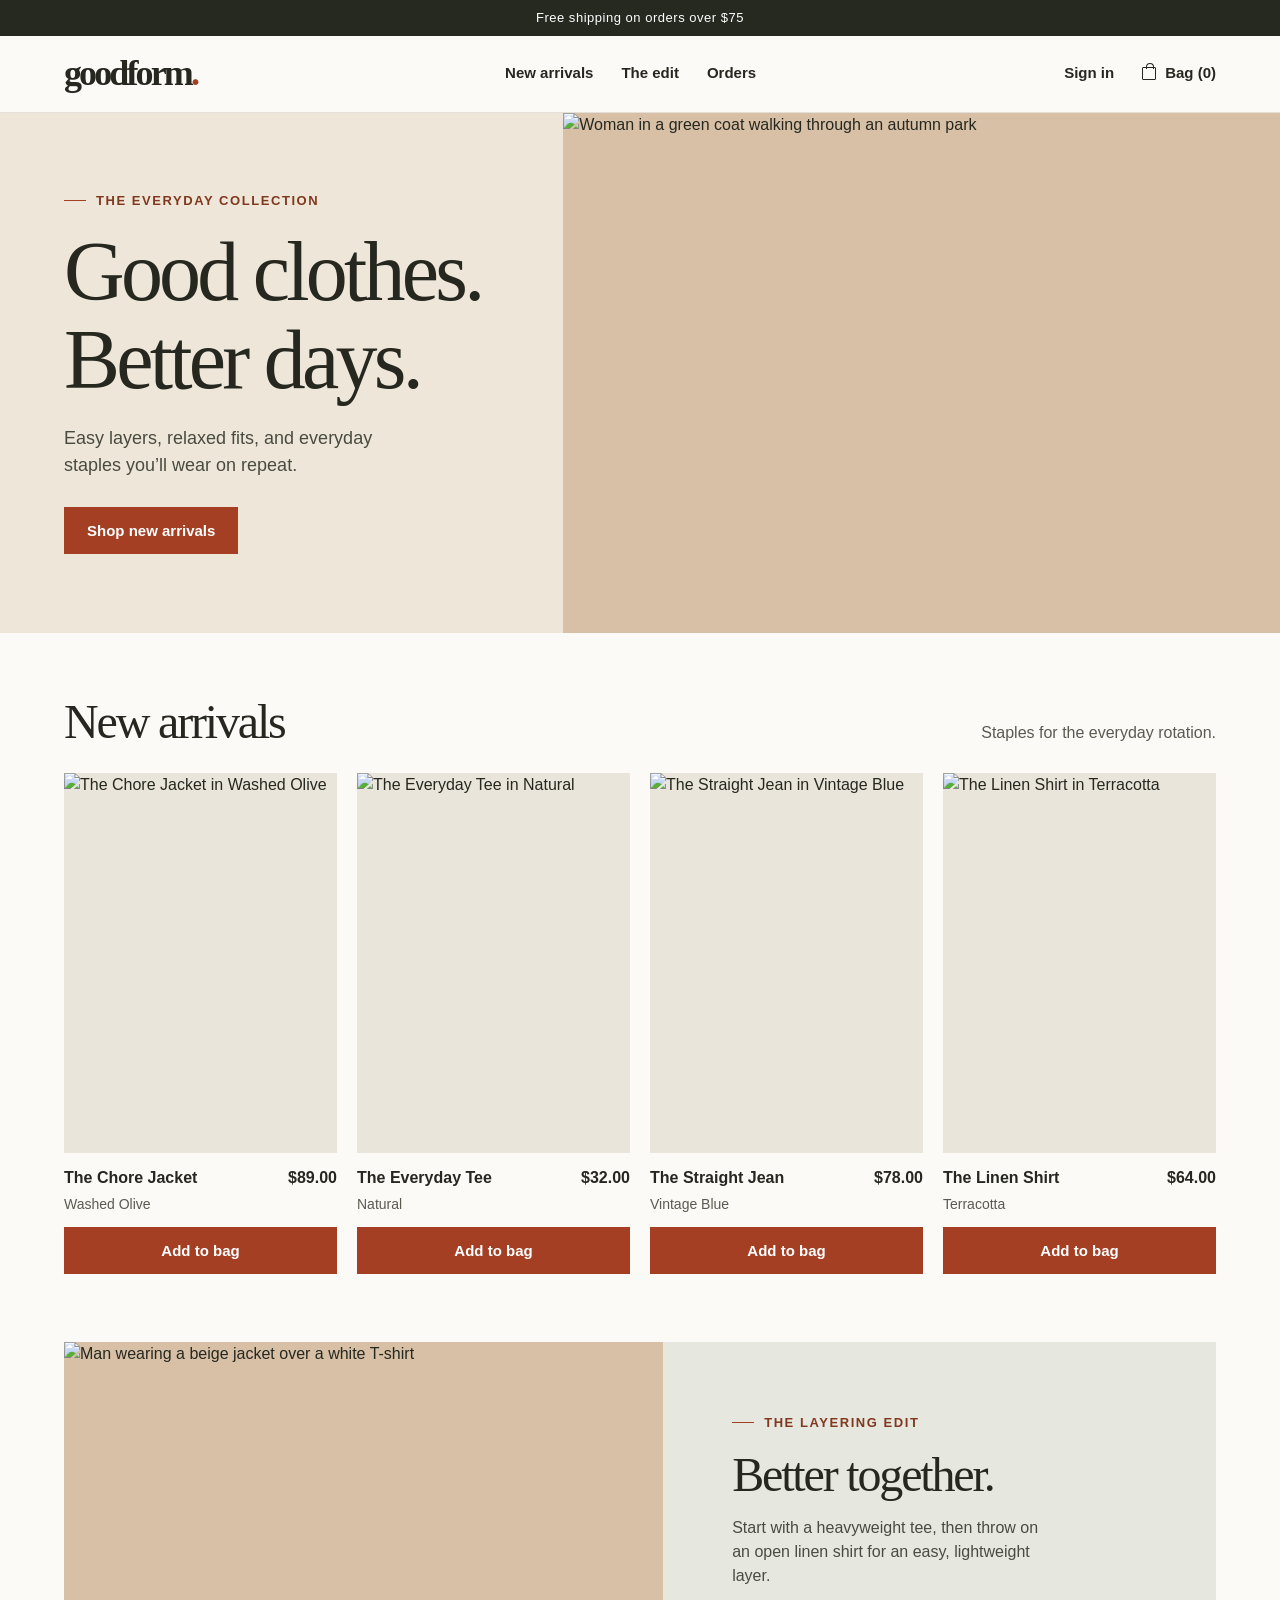
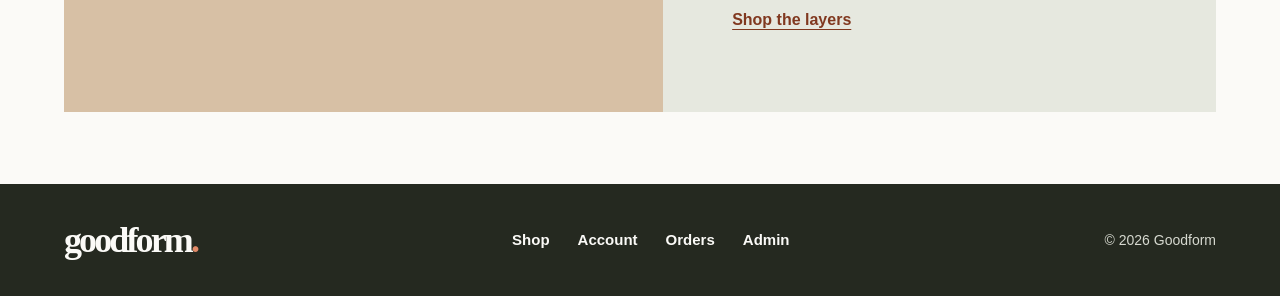
==== index.html @ e7f68821 "Simplify store storage and align product photos" ====
<!DOCTYPE html>
<html>
  <head>
    <meta charset="UTF-8">
    <meta name="viewport" content="width=device-width, initial-scale=1.0">
    <meta name="description" content="Shop Goodform's everyday collection of relaxed layers, tees, and denim.">
    <title>Goodform | Everyday Clothing</title>
    <link rel="stylesheet" href="style.css">
  </head>

  <body>
    <a class="skip-link" href="#main-content">Skip to content</a>
    <p class="announcement">Free shipping on orders over $75</p>

    <header class="site-header">
      <div class="container header-inner">
        <a class="wordmark" href="#shop" aria-label="Goodform home">goodform<span>.</span></a>
        <nav class="main-nav" aria-label="Main navigation">
          <a href="#new-arrivals">New arrivals</a>
          <a href="#the-edit">The edit</a>
          <a href="#orders">Orders</a>
        </nav>
        <nav class="account-nav" aria-label="Account and bag">
          <a id="account-link" href="#login">Sign in</a>
          <button class="text-button" id="sign-out" type="button" hidden>Sign out</button>
          <a class="bag-link" href="#cart"><span class="bag-icon" aria-hidden="true"></span><span id="bag-count">Bag (0)</span></a>
        </nav>
      </div>
    </header>

    <main id="main-content">
      <section id="shop">
        <section class="hero" aria-labelledby="hero-title">
          <div class="hero-inner">
            <div class="hero-copy">
              <p class="eyebrow">The Everyday Collection</p>
              <h1 id="hero-title">Good clothes.<br>Better days.</h1>
              <p class="hero-description">Easy layers, relaxed fits, and everyday staples you’ll wear on repeat.</p>
              <a class="button" href="#new-arrivals">Shop new arrivals</a>
            </div>
            <div class="hero-image">
              <img src="https://images.pexels.com/photos/31744946/pexels-photo-31744946.jpeg?auto=compress&amp;cs=tinysrgb&amp;fit=crop&amp;w=1440&amp;h=960" width="1440" height="960" alt="Woman in a green coat walking through an autumn park" fetchpriority="high">
            </div>
          </div>
        </section>

        <section class="container section" id="new-arrivals" aria-labelledby="arrivals-title">
          <div class="section-heading">
            <h2 id="arrivals-title">New arrivals</h2>
            <p>Staples for the everyday rotation.</p>
          </div>

          <div class="product-grid" id="products"></div>
          <p class="muted" id="empty-products" hidden>No products are available right now.</p>
          <noscript><p>Turn on JavaScript to see the products and shop.</p></noscript>
        </section>

        <section class="container edit" id="the-edit" aria-labelledby="edit-title">
          <div class="edit-image">
            <img src="https://images.pexels.com/photos/27045933/pexels-photo-27045933.jpeg?auto=compress&amp;cs=tinysrgb&amp;fit=crop&amp;w=1440&amp;h=960" width="1440" height="960" alt="Man wearing a beige jacket over a white T-shirt" loading="lazy">
          </div>
          <div class="edit-copy">
            <p class="eyebrow">The layering edit</p>
            <h2 id="edit-title">Better together.</h2>
            <p class="edit-description">Start with a heavyweight tee, then throw on an open linen shirt for an easy, lightweight layer.</p>
            <a class="text-link" href="#new-arrivals">Shop the layers</a>
          </div>
        </section>
      </section>

      <section class="container inner-page account-page" id="login" hidden>
        <div class="page-intro">
          <h1>Your account</h1>
          <p class="muted">Sign in or create an account to shop.</p>
        </div>

        <div class="account-tabs" aria-label="Choose an account form">
          <button class="text-button" id="show-login" type="button" aria-pressed="true">Sign in</button>
          <button class="text-button" id="show-signup" type="button" aria-pressed="false">Sign up</button>
        </div>

        <form class="panel stack-form" id="login-form" method="post">
          <label for="email">Email address</label>
          <input id="email" name="email" type="email" autocomplete="username" maxlength="100" required>

          <label for="password">Password</label>
          <input id="password" name="password" type="password" autocomplete="current-password" required>

          <button class="button" type="submit">Sign in</button>
        </form>

        <form class="panel stack-form" id="signup-form" method="post" hidden>
          <label for="new-email">Email address</label>
          <input id="new-email" name="email" type="email" autocomplete="username" maxlength="100" required>

          <label for="new-password">Password</label>
          <input id="new-password" name="password" type="password" autocomplete="new-password" minlength="4" maxlength="60" required>

          <button class="button" type="submit">Create account</button>
        </form>

        <p class="demo-note muted">Use a made-up password for this demo.</p>
      </section>

      <section class="container inner-page" id="cart" hidden>
        <div class="page-intro">
          <a class="text-link" href="#new-arrivals">Continue shopping</a>
          <h1>Your bag</h1>
          <p class="muted" id="item-count"></p>
        </div>

        <div class="cart-layout">
          <section class="cart-items" id="cart-items" aria-label="Bag items"></section>

          <section class="panel cart-summary" id="cart-summary" aria-labelledby="summary-title" hidden>
            <h2 id="summary-title">Order summary</h2>
            <dl>
              <div>
                <dt>Subtotal</dt>
                <dd id="subtotal">
                </dd>
              </div>
              <div>
                <dt>Shipping</dt>
                <dd id="shipping">
                </dd>
              </div>
              <div class="cart-total">
                <dt>Total</dt>
                <dd id="total">
                </dd>
              </div>
            </dl>
            <button class="button" id="checkout-button" type="button">Place order</button>
          </section>
        </div>
      </section>

      <section class="container inner-page" id="orders" hidden>
        <div class="page-intro">
          <h1>My orders</h1>
          <p class="muted">View delivery status and bills for your orders.</p>
        </div>

        <p class="muted" id="empty-orders" hidden>You haven’t placed an order yet.</p>
        <div id="orders-list"></div>
      </section>

      <section class="container inner-page" id="admin" hidden>
        <div class="page-intro">
          <p class="eyebrow">Store admin</p>
          <h1>Manage store</h1>
        </div>

        <section class="admin-section" aria-labelledby="orders-title">
          <div class="section-heading">
            <h2 id="orders-title">Orders</h2>
            <p>Total amount <strong id="total-amount">$0.00</strong></p>
          </div>
          <p class="muted" id="admin-empty-orders" hidden>No orders yet.</p>
          <div class="table-scroll" id="orders-table" role="region" aria-label="Customer orders" tabindex="0">
            <table class="data-table">
              <thead>
                <tr>
                  <th scope="col">Order</th>
                  <th scope="col">Customer</th>
                  <th scope="col">Items</th>
                  <th scope="col">Amount</th>
                  <th scope="col">Status</th>
                  <th scope="col">Delivery</th>
                </tr>
              </thead>
              <tbody id="order-rows"></tbody>
            </table>
          </div>
        </section>

        <section class="admin-section" aria-labelledby="products-title">
          <div class="section-heading">
            <h2 id="products-title">Products</h2>
          </div>

          <details class="panel add-product" id="add-product-panel">
            <summary>Add a product</summary>
            <form class="stack-form product-form" id="product-form" method="post">
              <div>
                <label for="product-name">Name</label>
                <input id="product-name" type="text" maxlength="70" required>
              </div>
              <div>
                <label for="category">Category</label>
                <input id="category" type="text" maxlength="40" required>
              </div>
              <div>
                <label for="color">Color</label>
                <input id="color" type="text" maxlength="40" required>
              </div>
              <div>
                <label for="price">Price ($)</label>
                <input id="price" type="number" min="0.01" max="99999" step="0.01" required>
              </div>
              <div>
                <label for="stock">Stock</label>
                <input id="stock" type="number" min="0" max="9999" step="1" required>
              </div>
              <div class="photo-field">
                <label for="product-photo">Photo link (optional)</label>
                <p class="photo-hint muted" id="photo-hint">Paste a direct link to an image online.</p>
                <input id="product-photo" type="url" maxlength="2048" aria-describedby="photo-hint">
              </div>
              <button class="button" type="submit">Add product</button>
            </form>
          </details>

          <p class="muted" id="admin-empty-products" hidden>No products in the store.</p>
          <div class="table-scroll" id="products-table" role="region" aria-label="Product inventory" tabindex="0">
            <table class="data-table">
              <thead>
                <tr>
                  <th scope="col">Product</th>
                  <th scope="col">Category</th>
                  <th scope="col">Price</th>
                  <th scope="col">Stock</th>
                  <th scope="col">Action</th>
                </tr>
              </thead>
              <tbody id="product-rows"></tbody>
            </table>
          </div>
        </section>
      </section>
    </main>

    <footer class="site-footer">
      <div class="container footer-inner">
        <a class="wordmark" href="#shop" aria-label="Goodform home">goodform<span>.</span></a>
        <nav class="footer-nav" aria-label="Footer links">
          <a href="#new-arrivals">Shop</a>
          <a href="#login">Account</a>
          <a href="#orders">Orders</a>
          <a href="#admin">Admin</a>
        </nav>
        <p>&copy; 2026 Goodform</p>
      </div>
    </footer>

    <template id="product-template">
      <article class="product-card">
        <div class="product-image">
          <img width="720" height="960" alt="" loading="lazy" hidden>
          <p class="no-photo muted" hidden>No photo</p>
        </div>
        <div class="product-heading">
          <h3></h3>
          <p class="price"></p>
        </div>
        <p class="product-color"></p>
        <button class="button product-button" type="button">Add to bag</button>
      </article>
    </template>

    <template id="cart-item-template">
      <article class="cart-item">
        <img width="82" height="100" alt="" hidden>
        <div class="cart-item-info">
          <h2></h2>
          <p class="muted item-color"></p>
          <p class="muted item-stock"></p>
          <form class="line-actions">
            <label>Qty <input type="number" min="1" step="1" required></label>
            <button class="text-button" type="submit">Update</button>
            <button class="text-button remove-item" type="button">Remove</button>
          </form>
        </div>
        <p class="price"></p>
      </article>
    </template>

    <template id="order-template">
      <article class="panel order-card">
        <header class="order-heading">
          <div>
            <h2></h2>
            <p class="muted order-date"></p>
          </div>
          <p><span class="status"></span> <strong class="order-total"></strong></p>
        </header>
        <details>
          <summary>View bill</summary>
          <table class="bill-table">
            <thead>
              <tr>
                <th scope="col">Item</th>
                <th scope="col">Qty</th>
                <th scope="col">Price</th>
                <th scope="col">Amount</th>
              </tr>
            </thead>
            <tbody></tbody>
          </table>
          <dl class="bill-totals">
            <div>
              <dt>Subtotal</dt>
              <dd class="bill-subtotal">
              </dd>
            </div>
            <div>
              <dt>Shipping</dt>
              <dd class="bill-shipping">
              </dd>
            </div>
            <div class="cart-total">
              <dt>Total</dt>
              <dd class="bill-total">
              </dd>
            </div>
          </dl>
        </details>
      </article>
    </template>

    <template id="admin-product-template">
      <tr>
        <th scope="row"></th>
        <td class="category"></td>
        <td class="price"></td>
        <td>
          <form class="line-actions">
            <input type="number" min="0" max="9999" step="1" required>
            <button class="text-button" type="submit">Update</button>
          </form>
        </td>
        <td>
          <button class="text-button delete-product" type="button">Delete</button>
        </td>
      </tr>
    </template>

    <template id="admin-order-template">
      <tr>
        <th scope="row"></th>
        <td class="customer"></td>
        <td class="items"></td>
        <td class="price"></td>
        <td><span class="status"></span></td>
        <td>
          <button class="text-button" type="button">Mark delivered</button>
        </td>
      </tr>
    </template>

    <script>
      const products = [
        {
          id: "chore-jacket",
          name: "The Chore Jacket",
          category: "Outerwear",
          color: "Washed Olive",
          price: 8900,
          stock: 24,
          image: "https://images.pexels.com/photos/5079261/pexels-photo-5079261.jpeg?auto=compress&cs=tinysrgb&fit=crop&w=720&h=960"
        },
        {
          id: "everyday-tee",
          name: "The Everyday Tee",
          category: "Tops",
          color: "Natural",
          price: 3200,
          stock: 48,
          image: "https://images.pexels.com/photos/11671964/pexels-photo-11671964.jpeg?auto=compress&cs=tinysrgb&fit=crop&w=720&h=960"
        },
        {
          id: "straight-jean",
          name: "The Straight Jean",
          category: "Denim",
          color: "Vintage Blue",
          price: 7800,
          stock: 16,
          image: "https://images.pexels.com/photos/20279191/pexels-photo-20279191.jpeg?auto=compress&cs=tinysrgb&fit=crop&w=720&h=960"
        },
        {
          id: "linen-shirt",
          name: "The Linen Shirt",
          category: "Tops",
          color: "Terracotta",
          price: 6400,
          stock: 18,
          image: "https://images.pexels.com/photos/11671275/pexels-photo-11671275.jpeg?auto=compress&cs=tinysrgb&fit=crop&w=720&h=960"
        }
      ];

      let customerEmail = "";
      let adminSignedIn = false;
      let cart = [];

      const productsList = document.getElementById("products");
      const productTemplate = document.getElementById("product-template");
      const signOutButton = document.getElementById("sign-out");
      const accountLink = document.getElementById("account-link");

      function showBagCount(cart) {
        let count = 0;
        for (let index = 0; index < cart.length; index++) {
          count += cart[index].quantity;
        }
        document.getElementById("bag-count").textContent = "Bag (" + count + ")";
      }

      function showProducts() {
        productsList.textContent = "";
        document.getElementById("empty-products").hidden = products.length > 0;

        for (let index = 0; index < products.length; index++) {
          const product = products[index];
          const card = productTemplate.content.cloneNode(true);
          const image = card.querySelector("img");
          if (product.image) {
            image.src = product.image;
            image.alt = product.name + " in " + product.color;
            image.hidden = false;
          } else {
            card.querySelector(".no-photo").hidden = false;
          }

          card.querySelector("h3").textContent = product.name;
          card.querySelector(".price").textContent = money(product.price);
          card.querySelector(".product-color").textContent = product.color;

          const button = card.querySelector("button");
          if (product.stock === 0) {
            button.disabled = true;
            button.textContent = "Out of stock";
          }
          button.addEventListener("click", function () {
            addToBag(product.id);
          });

          productsList.appendChild(card);
        }
      }

      function addToBag(productId) {
        if (!requireCustomer()) {
          return;
        }
        const product = findProduct(products, productId);
        let cartItem = null;
        for (let index = 0; index < cart.length; index++) {
          if (cart[index].productId === productId) {
            cartItem = cart[index];
            break;
          }
        }

        let quantity = 0;
        if (cartItem) {
          quantity = cartItem.quantity;
        }
        if (!product || quantity >= product.stock) {
          alert("There is no more stock available for this item.");
          return;
        }

        if (cartItem) {
          cartItem.quantity++;
        } else {
          cart.push({ productId: productId, quantity: 1 });
        }
        showBagCount(cart);
      }

      const loginForm = document.getElementById("login-form");
      const signupForm = document.getElementById("signup-form");
      const loginTab = document.getElementById("show-login");
      const signupTab = document.getElementById("show-signup");
      const adminEmail = "admin@gmail.com";

      function showSignup(show) {
        loginForm.hidden = show;
        signupForm.hidden = !show;
        loginTab.setAttribute("aria-pressed", !show);
        signupTab.setAttribute("aria-pressed", show);
      }

      function createAccount(event) {
        event.preventDefault();

        const email = document.getElementById("new-email").value.trim().toLowerCase();
        const password = document.getElementById("new-password").value;
        const accountKey = "goodform-account-" + email;

        if (password.trim().length < 4) {
          alert("Enter a password with at least four characters.");
          return;
        }

        if (email === adminEmail || localStorage.getItem(accountKey) !== null) {
          alert("This email already has an account.");
          return;
        }

        localStorage.setItem(accountKey, password);
        signupForm.reset();
        showSignup(false);
        document.getElementById("email").value = email;
        document.getElementById("password").value = "";
        document.getElementById("password").focus();
        alert("Account created. Please sign in to shop.");
      }

      function signIn(event) {
        event.preventDefault();

        const email = document.getElementById("email").value.trim().toLowerCase();
        const password = document.getElementById("password").value;

        if (email === adminEmail && password === "Admin@12345") {
          customerEmail = "";
          adminSignedIn = true;
          cart = [];
          alert("Signed in as admin.");
          openPage("#admin");
          return;
        }

        const savedPassword = localStorage.getItem("goodform-account-" + email);
        if (savedPassword !== password) {
          alert("Incorrect email or password.");
          return;
        }

        if (customerEmail !== email) {
          cart = [];
        }
        customerEmail = email;
        adminSignedIn = false;
        alert("Welcome, " + email + "!");
        openPage("#shop");
      }

      function copyPreviousOrdersAndAccounts() {
        const saved = localStorage.getItem("goodform-shop-plain") || localStorage.getItem("goodform-shop-text");
        if (!saved || saved[0] !== "~") {
          return;
        }

        const firstLine = saved.indexOf("\n");
        if (firstLine < 1) {
          return;
        }

        const divider = saved.slice(0, firstLine);
        const lines = saved.slice(firstLine + 1).split("\n" + divider + "\n");
        let orderId = "";
        let order = [];

        for (let index = 0; index < lines.length; index++) {
          const fields = lines[index].split("|" + divider + "|");

          if (fields[0] === "customer") {
            const key = "goodform-account-" + fields[2];
            if (localStorage.getItem(key) === null) {
              localStorage.setItem(key, fields[3]);
            }
          } else if (fields[0] === "order") {
            savePreviousOrder(orderId, order);
            orderId = fields[1];
            order = fields.slice(2);
          } else if (fields[0] === "item") {
            order.push(fields[2], fields[3], fields[4]);
          }
        }

        savePreviousOrder(orderId, order);
      }

      function savePreviousOrder(orderId, order) {
        const key = "goodform-order-" + orderId;
        if (orderId && localStorage.getItem(key) === null) {
          localStorage.setItem(key, order.join("\n"));
        }
      }

      const cartItems = document.getElementById("cart-items");
      const itemTemplate = document.getElementById("cart-item-template");

      function makeBill(products, cart) {
        const items = [];
        let subtotal = 0;

        for (let index = 0; index < cart.length; index++) {
          const item = cart[index];
          const product = findProduct(products, item.productId);
          if (product) {
            items.push({ product: product, quantity: item.quantity });
            subtotal += product.price * item.quantity;
          }
        }

        let shipping = 0;
        if (items.length > 0 && subtotal <= 7500) {
          shipping = 500;
        }

        return {
          items: items,
          subtotal: subtotal,
          shipping: shipping,
          total: subtotal + shipping
        };
      }

      function showCart() {
        const bill = makeBill(products, cart);
        let count = 0;
        cartItems.textContent = "";

        for (let index = 0; index < bill.items.length; index++) {
          const item = bill.items[index];
          const product = item.product;
          const row = itemTemplate.content.cloneNode(true);
          const image = row.querySelector("img");
          if (product.image) {
            image.src = product.image;
            image.hidden = false;
          }

          row.querySelector("h2").textContent = product.name;
          row.querySelector(".item-color").textContent = product.color;
          const stockLabel = row.querySelector(".item-stock");
          if (product.stock === 0) {
            stockLabel.textContent = "Out of stock";
          } else {
            stockLabel.textContent = product.stock + " in stock";
          }
          row.querySelector(".price").textContent = money(product.price * item.quantity);

          const input = row.querySelector("input");
          input.value = item.quantity;
          input.max = product.stock;
          input.setAttribute("aria-label", "Quantity for " + product.name);
          input.disabled = product.stock === 0;
          row.querySelector("[type=submit]").disabled = product.stock === 0;

          row.querySelector("form").addEventListener("submit", function (event) {
            event.preventDefault();
            changeQuantity(product.id, Number(input.value));
          });
          row.querySelector(".remove-item").addEventListener("click", function () {
            changeQuantity(product.id, 0);
          });

          cartItems.appendChild(row);
          count += item.quantity;
        }

        document.getElementById("bag-count").textContent = "Bag (" + count + ")";
        const itemCount = document.getElementById("item-count");
        if (count === 1) {
          itemCount.textContent = "1 item";
        } else {
          itemCount.textContent = count + " items";
        }
        document.getElementById("cart-summary").hidden = count === 0;
        if (count === 0) {
          cartItems.textContent = "Your bag is empty.";
        }

        document.getElementById("subtotal").textContent = money(bill.subtotal);
        const shippingLabel = document.getElementById("shipping");
        if (bill.shipping === 0) {
          shippingLabel.textContent = "Free";
        } else {
          shippingLabel.textContent = money(bill.shipping);
        }
        document.getElementById("total").textContent = money(bill.total);
      }

      function changeQuantity(productId, quantity) {
        if (!requireCustomer()) {
          return;
        }

        const product = findProduct(products, productId);
        if (!product || quantity > product.stock || quantity < 0 || !Number.isInteger(quantity)) {
          alert("That quantity is no longer available.");
          showCart();
          return;
        }

        for (let index = 0; index < cart.length; index++) {
          if (cart[index].productId === productId) {
            if (quantity === 0) {
              cart.splice(index, 1);
            } else {
              cart[index].quantity = quantity;
            }
            break;
          }
        }
        showCart();
      }

      function placeOrder() {
        if (!requireCustomer()) {
          return;
        }

        const bill = makeBill(products, cart);
        if (cart.length === 0) {
          alert("Your bag is empty.");
          return;
        }
        if (bill.items.length !== cart.length) {
          alert("Product availability changed. Review your bag.");
          showCart();
          return;
        }

        for (let index = 0; index < bill.items.length; index++) {
          const item = bill.items[index];
          if (item.quantity > item.product.stock) {
            alert("Stock has changed. Update your bag before placing the order.");
            showCart();
            return;
          }
        }

        const date = new Date().toISOString();
        const receipt = [customerEmail, "", date, "Pending", bill.subtotal, bill.shipping, bill.total];

        for (let index = 0; index < bill.items.length; index++) {
          const item = bill.items[index];
          receipt.push(item.product.name, item.product.price, item.quantity);
        }

        const orderId = nextOrderId();
        try {
          localStorage.setItem("goodform-order-" + orderId, receipt.join("\n"));
        } catch (error) {
          alert("The order could not be saved. Your bag is still ready to check out.");
          return;
        }

        for (let index = 0; index < bill.items.length; index++) {
          const item = bill.items[index];
          item.product.stock -= item.quantity;
        }

        cart = [];
        alert("Order placed. Your bill total is " + money(bill.total) + ".");
        openPage("#order-" + orderId);
      }

      const ordersList = document.getElementById("orders-list");
      const orderTemplate = document.getElementById("order-template");

      function showOrders() {
        ordersList.textContent = "";
        let hasOrders = false;

        for (let orderId = nextOrderId() - 1; orderId >= 1001; orderId--) {
          const saved = localStorage.getItem("goodform-order-" + orderId);
          const order = saved.split("\n");
          if (order[0] !== customerEmail) {
            continue;
          }

          hasOrders = true;
          const card = orderTemplate.content.cloneNode(true);
          card.querySelector("article").id = "order-" + orderId;
          card.querySelector("h2").textContent = "Order #GF-" + orderId;
          card.querySelector(".order-date").textContent = new Date(order[2]).toLocaleDateString();
          card.querySelector(".order-total").textContent = money(Number(order[6]));
          const status = card.querySelector(".status");
          status.textContent = order[3];
          if (order[3] === "Pending") {
            status.classList.add("status-pending");
          }

          const body = card.querySelector("tbody");
          for (let index = 7; index < order.length; index += 3) {
            const name = order[index];
            const price = Number(order[index + 1]);
            const quantity = Number(order[index + 2]);
            const row = body.insertRow();
            row.insertCell().textContent = name;
            row.insertCell().textContent = quantity;
            row.insertCell().textContent = money(price);
            row.insertCell().textContent = money(price * quantity);
          }

          card.querySelector(".bill-subtotal").textContent = money(Number(order[4]));
          const shipping = card.querySelector(".bill-shipping");
          if (Number(order[5]) === 0) {
            shipping.textContent = "Free";
          } else {
            shipping.textContent = money(Number(order[5]));
          }
          card.querySelector(".bill-total").textContent = money(Number(order[6]));
          card.querySelector("details").open = window.location.hash === "#order-" + orderId;
          ordersList.appendChild(card);
        }

        document.getElementById("empty-orders").hidden = hasOrders;
      }

      const productForm = document.getElementById("product-form");
      const productRows = document.getElementById("product-rows");
      const orderRows = document.getElementById("order-rows");

      function showInventory(products) {
        const template = document.getElementById("admin-product-template");
        productRows.textContent = "";
        document.getElementById("admin-empty-products").hidden = products.length > 0;
        document.getElementById("products-table").hidden = products.length === 0;

        for (let index = 0; index < products.length; index++) {
          const product = products[index];
          const row = template.content.cloneNode(true);
          row.querySelector("th").textContent = product.name;
          row.querySelector(".category").textContent = product.category;
          row.querySelector(".price").textContent = money(product.price);

          const input = row.querySelector("input");
          input.value = product.stock;
          input.setAttribute("aria-label", "Stock for " + product.name);
          row.querySelector("form").addEventListener("submit", function (event) {
            event.preventDefault();
            updateStock(product.id, Number(input.value));
          });
          row.querySelector(".delete-product").addEventListener("click", function () {
            deleteProduct(product.id);
          });

          productRows.appendChild(row);
        }
      }

      function showCustomerOrders() {
        const template = document.getElementById("admin-order-template");
        const latestOrder = nextOrderId() - 1;
        let total = 0;
        orderRows.textContent = "";
        document.getElementById("admin-empty-orders").hidden = latestOrder >= 1001;
        document.getElementById("orders-table").hidden = latestOrder < 1001;

        for (let orderId = latestOrder; orderId >= 1001; orderId--) {
          const saved = localStorage.getItem("goodform-order-" + orderId);
          const order = saved.split("\n");
          const amount = Number(order[6]);
          const row = template.content.cloneNode(true);
          row.querySelector("th").textContent = "#GF-" + orderId;

          let customer = order[0];
          if (order[1] && order[1] !== customer) {
            customer = order[1] + " (" + customer + ")";
          }
          row.querySelector(".customer").textContent = customer;

          const items = [];
          for (let index = 7; index < order.length; index += 3) {
            items.push(order[index] + " x " + order[index + 2]);
          }
          row.querySelector(".items").textContent = items.join(", ");
          row.querySelector(".price").textContent = money(amount);

          const status = row.querySelector(".status");
          status.textContent = order[3];
          if (order[3] === "Pending") {
            status.classList.add("status-pending");
          }

          const button = row.querySelector("button");
          button.hidden = order[3] === "Delivered";
          button.addEventListener("click", function () {
            markDelivered(orderId);
          });
          orderRows.appendChild(row);
          total += amount;
        }
        document.getElementById("total-amount").textContent = money(total);
      }

      function addProduct(event) {
        event.preventDefault();
        if (!requireAdmin()) {
          return;
        }

        const name = document.getElementById("product-name").value.trim();
        const category = document.getElementById("category").value.trim();
        const color = document.getElementById("color").value.trim();
        const price = Math.round(Number(document.getElementById("price").value) * 100);
        const stock = Number(document.getElementById("stock").value);
        const image = document.getElementById("product-photo").value.trim();

        if (!name || !category || !color) {
          alert("Enter a name, category, and color.");
          return;
        }
        if (!Number.isInteger(price) || price < 1 || price > 9999900) {
          alert("Enter a valid price.");
          return;
        }
        if (!Number.isInteger(stock) || stock < 0 || stock > 9999) {
          alert("Enter a valid stock quantity.");
          return;
        }
        if (image && !image.startsWith("https://") && !image.startsWith("http://")) {
          alert("Enter a direct web link for the photo.");
          return;
        }

        products.push({
          id: "product-" + Date.now(),
          name: name,
          category: category,
          color: color,
          price: price,
          stock: stock,
          image: image
        });
        productForm.reset();
        document.getElementById("add-product-panel").open = false;
        showInventory(products);
        alert("Product added.");
      }

      function updateStock(productId, stock) {
        if (!requireAdmin()) {
          return;
        }
        const product = findProduct(products, productId);
        if (!product || !Number.isInteger(stock) || stock < 0 || stock > 9999) {
          alert("Enter a valid stock quantity.");
          showInventory(products);
          return;
        }

        product.stock = stock;
        showInventory(products);
        alert("Stock updated.");
      }

      function deleteProduct(productId) {
        if (!requireAdmin() || !confirm("Delete this product from the store?")) {
          return;
        }

        for (let index = 0; index < products.length; index++) {
          if (products[index].id === productId) {
            products.splice(index, 1);
            break;
          }
        }
        for (let index = cart.length - 1; index >= 0; index--) {
          if (cart[index].productId === productId) {
            cart.splice(index, 1);
          }
        }
        showInventory(products);
        alert("Product deleted.");
      }

      function markDelivered(orderId) {
        if (!requireAdmin()) {
          return;
        }

        const key = "goodform-order-" + orderId;
        const saved = localStorage.getItem(key);
        if (!saved) {
          return;
        }
        const order = saved.split("\n");
        order[3] = "Delivered";
        localStorage.setItem(key, order.join("\n"));
        showCustomerOrders();
        alert("Order marked delivered.");
      }

      function findProduct(products, productId) {
        for (let index = 0; index < products.length; index++) {
          if (products[index].id === productId) {
            return products[index];
          }
        }
        return null;
      }

      function nextOrderId() {
        let orderId = 1001;
        while (localStorage.getItem("goodform-order-" + orderId)) {
          orderId++;
        }
        return orderId;
      }

      function money(cents) {
        return "$" + (cents / 100).toFixed(2);
      }

      function openPage(hash) {
        if (window.location.hash === hash) {
          showPage();
        } else {
          window.location.hash = hash;
        }
      }

      function requireCustomer() {
        if (customerEmail) {
          return true;
        }
        alert("Please sign in as a customer.");
        openPage("#login");
        return false;
      }

      function requireAdmin() {
        if (adminSignedIn) {
          return true;
        }
        alert("Please sign in as admin.");
        openPage("#login");
        return false;
      }

      function updateHeader() {
        accountLink.textContent = "Sign in";
        accountLink.href = "#login";
        accountLink.hidden = false;
        if (adminSignedIn) {
          accountLink.textContent = "Admin";
          accountLink.href = "#admin";
        } else if (customerEmail) {
          accountLink.hidden = true;
        }
        signOutButton.hidden = !customerEmail && !adminSignedIn;
        showBagCount(cart);
      }

      function showPage() {
        const hash = window.location.hash;
        let page = "shop";

        if (hash === "#login") {
          page = "login";
        } else if (hash === "#cart") {
          if (!requireCustomer()) {
            return;
          }
          page = "cart";
        } else if (hash === "#orders" || hash.startsWith("#order-")) {
          if (!requireCustomer()) {
            return;
          }
          page = "orders";
        } else if (hash === "#admin") {
          if (!requireAdmin()) {
            return;
          }
          page = "admin";
        }

        if (hash === "#main-content") {
          return;
        }

        const pages = ["shop", "login", "cart", "orders", "admin"];
        for (let index = 0; index < pages.length; index++) {
          const name = pages[index];
          document.getElementById(name).hidden = name !== page;
        }

        updateHeader();
        if (page === "shop") {
          showProducts();
        } else if (page === "cart") {
          showCart();
        } else if (page === "orders") {
          showOrders();
        } else if (page === "admin") {
          showInventory(products);
          showCustomerOrders();
        }

        if (hash === "#new-arrivals" || hash === "#the-edit") {
          document.getElementById(hash.slice(1)).scrollIntoView();
        } else {
          window.scrollTo(0, 0);
        }
      }

      loginTab.addEventListener("click", function () {
        showSignup(false);
      });
      signupTab.addEventListener("click", function () {
        showSignup(true);
      });
      signupForm.addEventListener("submit", createAccount);
      loginForm.addEventListener("submit", signIn);
      document.getElementById("checkout-button").addEventListener("click", placeOrder);
      productForm.addEventListener("submit", addProduct);
      signOutButton.addEventListener("click", function () {
        customerEmail = "";
        adminSignedIn = false;
        cart = [];
        openPage("#shop");
      });
      window.addEventListener("hashchange", showPage);

      copyPreviousOrdersAndAccounts();
      showPage();
    </script>
  </body>
</html>
---- style.css ----
* {
  box-sizing: border-box;
}

body {
  margin: 0;
  background-color: #fbfaf7;
  color: #262820;
  font-family: Arial, Helvetica, sans-serif;
  font-size: 16px;
  line-height: 1.5;
}

h1, h2, h3, p {
  margin: 0;
}

h1, h2, .wordmark {
  font-family: Georgia, 'Times New Roman', serif;
}

h1, h2 {
  font-weight: normal;
  line-height: 1.04;
  letter-spacing: -0.045em;
}

h2 {
  font-size: 3rem;
}

a {
  color: inherit;
  text-decoration: none;
}

a:focus, button:focus, input:focus, summary:focus, .table-scroll:focus {
  outline: 2px solid #a43f24;
  outline-offset: 4px;
}

img {
  display: block;
  max-width: 100%;
}

button, input {
  font: inherit;
}

button, summary {
  cursor: pointer;
}

button:disabled {
  cursor: default;
}

[hidden] {
  display: none !important;
}

.container {
  width: 90%;
  max-width: 1320px;
  margin-right: auto;
  margin-left: auto;
}

.skip-link {
  position: absolute;
  z-index: 2;
  top: -100px;
  left: 16px;
  padding: 12px 16px;
  background-color: #fff;
}

.skip-link:focus {
  top: 8px;
}

.announcement {
  padding: 8px 16px;
  background-color: #252920;
  color: #fff;
  font-size: 0.8125rem;
  letter-spacing: 0.04em;
  text-align: center;
}

.site-header {
  border-bottom: 1px solid #e4e0d8;
}

.header-inner, .footer-inner {
  display: flex;
  align-items: center;
  justify-content: space-between;
  min-height: 76px;
}

.wordmark {
  display: inline-block;
  font-size: 2.25rem;
  font-weight: bold;
  line-height: 1.25;
  letter-spacing: -0.08em;
}

.wordmark span {
  color: #a43f24;
}

.main-nav, .account-nav, .footer-nav {
  display: flex;
  align-items: center;
  gap: 28px;
}

.main-nav a, .account-nav a, .footer-nav a {
  display: inline-flex;
  align-items: center;
  min-height: 44px;
  font-size: 0.9375rem;
  font-weight: bold;
}

.main-nav a:hover, .account-nav a:hover, .footer-nav a:hover, [aria-current="page"] {
  text-decoration: underline;
}

.bag-icon {
  position: relative;
  width: 14px;
  height: 13px;
  margin-right: 9px;
  border: 1px solid;
  border-radius: 1px;
}

.bag-icon::before {
  position: absolute;
  top: -5px;
  left: 3px;
  width: 6px;
  height: 5px;
  border: 1px solid;
  border-bottom: 0;
  border-radius: 5px 5px 0 0;
  content: '';
}

.site-footer {
  background-color: #252920;
  color: #fbfaf7;
}

.footer-inner {
  min-height: 112px;
  gap: 16px;
}

.site-footer .wordmark span {
  color: #e18967;
}

.site-footer a:focus {
  outline-color: #e18967;
}

.footer-inner p {
  color: #d7d9d0;
  font-size: 0.875rem;
}

.hero {
  background-color: #eee7d9;
}

.hero-inner {
  display: flex;
  max-width: 1600px;
  min-height: 520px;
  margin: 0 auto;
}

.hero-copy {
  width: 44%;
  align-self: center;
  padding: 56px 28px 56px 5%;
}

.eyebrow {
  display: flex;
  align-items: center;
  gap: 10px;
  margin-bottom: 18px;
  color: #80381f;
  font-size: 0.8125rem;
  font-weight: bold;
  letter-spacing: 0.12em;
  text-transform: uppercase;
}

.eyebrow::before {
  width: 22px;
  height: 1px;
  background-color: #a43f24;
  content: '';
}

.hero h1 {
  font-size: 5.25rem;
}

.hero-description {
  max-width: 320px;
  margin-top: 22px;
  margin-bottom: 28px;
  color: #494b40;
  font-size: 1.125rem;
}

.hero-image, .edit-image {
  position: relative;
  background-color: #d7c0a5;
}

.hero-image {
  width: 56%;
}

.hero-image img, .edit-image img {
  position: absolute;
  width: 100%;
  height: 100%;
  object-fit: cover;
}

.hero-image img {
  object-position: center top;
}

.button {
  display: inline-block;
  min-height: 46px;
  padding: 12px 22px;
  border: 1px solid #a43f24;
  background-color: #a43f24;
  color: #fff;
  font-size: 0.9375rem;
  font-weight: bold;
  line-height: 1.4;
  text-align: center;
}

.button:hover {
  border-color: #813019;
  background-color: #813019;
}

.button:disabled {
  border-color: #dad1c4;
  background-color: #e7dfd3;
  color: #62594e;
}

.text-link {
  display: inline-flex;
  align-items: center;
  min-height: 44px;
  color: #80381f;
  font-weight: bold;
  text-decoration: underline;
  text-underline-offset: 4px;
}

.text-link:hover {
  color: #552516;
}

.text-button {
  min-height: 44px;
  padding: 0;
  border: 0;
  background: none;
  color: #80381f;
  font-size: 0.9375rem;
  font-weight: bold;
  text-decoration: underline;
  text-underline-offset: 4px;
}

.text-button:disabled {
  color: #595b50;
}

.section {
  padding-top: 64px;
  padding-bottom: 68px;
}

.section-heading {
  display: flex;
  align-items: baseline;
  justify-content: space-between;
  gap: 16px;
  margin-bottom: 27px;
}

.section-heading p, .product-color, .muted {
  color: #595b50;
}

.product-grid {
  display: flex;
  flex-wrap: wrap;
  gap: 28px 20px;
}

.product-card {
  width: calc((100% - 60px) / 4);
  min-width: 0;
}

.product-image {
  width: 100%;
  height: 380px;
  background-color: #eae5db;
}

.product-image img {
  width: 100%;
  height: 100%;
  object-fit: cover;
}

.no-photo {
  display: flex;
  align-items: center;
  justify-content: center;
  height: 100%;
  padding: 8px;
  text-align: center;
}

.product-heading {
  display: flex;
  align-items: baseline;
  justify-content: space-between;
  gap: 8px;
  margin-top: 13px;
}

.product-heading h3, .price {
  font-size: 1rem;
  font-weight: bold;
}

.product-color {
  margin-top: 4px;
  font-size: 0.875rem;
}

.product-button {
  width: 100%;
  margin-top: 12px;
}

.edit {
  display: flex;
  min-height: 370px;
  margin-bottom: 72px;
  background-color: #e6e8df;
}

.edit-image {
  width: 52%;
}

.edit-copy {
  width: 48%;
  align-self: center;
  padding: 40px 6%;
}

.edit-description {
  max-width: 320px;
  margin-top: 16px;
  color: #494b40;
}

.edit-copy .text-link {
  margin-top: 10px;
}

.inner-page {
  min-height: 65vh;
  padding-top: 48px;
  padding-bottom: 80px;
}

.inner-page h1 {
  margin-bottom: 12px;
  font-size: 3.75rem;
}

.page-intro {
  margin-bottom: 28px;
}

.page-intro .text-link {
  margin-bottom: 8px;
}

.cart-layout {
  display: flex;
  align-items: flex-start;
  gap: 32px;
}

.cart-items {
  flex: 1;
  min-width: 0;
  border-top: 1px solid #ddd8cd;
}

.cart-items:empty {
  border-top: 0;
}

.cart-item {
  display: flex;
  align-items: center;
  gap: 20px;
  padding: 18px 0;
  border-bottom: 1px solid #ddd8cd;
}

.cart-item img {
  width: 82px;
  height: 100px;
  object-fit: cover;
}

.cart-item h2 {
  margin-bottom: 5px;
  font-family: Arial, Helvetica, sans-serif;
  font-size: 1rem;
  font-weight: bold;
  letter-spacing: normal;
}

.cart-item .price {
  margin-left: auto;
}

.cart-item-info {
  min-width: 0;
}

.line-actions {
  display: flex;
  flex-wrap: wrap;
  align-items: center;
  gap: 0 10px;
  margin-top: 4px;
}

.line-actions input {
  width: 76px;
  min-height: 38px;
  padding: 6px;
  border: 1px solid #817d71;
  background-color: #fff;
  color: #262820;
}

.panel {
  padding: 28px;
  border: 1px solid #ddd8cd;
  background-color: #f4f0e7;
}

.cart-summary {
  width: 340px;
}

.cart-summary h2 {
  font-size: 2rem;
}

.cart-summary dl div, .bill-totals div {
  display: flex;
  justify-content: space-between;
  padding: 8px 0;
}

.cart-summary dd, .bill-totals dd {
  margin-left: 12px;
}

.cart-total {
  margin-top: 8px;
  border-top: 1px solid #d4cbbd;
  font-weight: bold;
}

.account-page {
  max-width: 480px;
}

.account-tabs {
  display: flex;
  gap: 16px;
  margin-bottom: 10px;
}

.account-tabs .text-button[aria-pressed="false"] {
  color: #595b50;
  text-decoration: none;
}

.demo-note {
  margin-top: 12px;
  font-size: 0.875rem;
  overflow-wrap: break-word;
}

.stack-form label {
  display: block;
  margin-bottom: 6px;
  font-weight: bold;
}

.stack-form input {
  display: block;
  width: 100%;
  min-height: 46px;
  margin-bottom: 18px;
  padding: 10px 12px;
  border: 1px solid #817d71;
  border-radius: 0;
  background-color: #fff;
  color: #262820;
}

.stack-form .button, .cart-summary .button {
  width: 100%;
  margin-top: 8px;
}

.table-scroll {
  overflow-x: auto;
  border: 1px solid #ddd8cd;
}

.data-table {
  width: 100%;
  min-width: 560px;
  border-collapse: collapse;
  text-align: left;
}

.data-table th, .data-table td {
  padding: 14px 18px;
  border-bottom: 1px solid #ddd8cd;
}

.data-table thead th {
  background-color: #f0ebe0;
  font-size: 0.875rem;
}

.data-table tbody tr:last-child th, .data-table tbody tr:last-child td {
  border-bottom: 0;
}

.status {
  display: inline-block;
  padding: 2px 8px;
  background-color: #e6e8df;
  color: #394233;
  font-size: 0.875rem;
  white-space: nowrap;
}

.status-pending {
  background-color: #efe1d3;
  color: #663a26;
}

.order-card {
  margin-bottom: 18px;
}

.order-heading {
  display: flex;
  flex-wrap: wrap;
  align-items: center;
  justify-content: space-between;
  gap: 8px 16px;
  margin-bottom: 10px;
}

.order-heading h2 {
  font-size: 2rem;
}

summary {
  padding: 10px 0;
  color: #80381f;
  font-weight: bold;
}

.bill-table {
  width: 100%;
  border-collapse: collapse;
  font-size: 0.875rem;
  overflow-wrap: break-word;
}

.bill-table th, .bill-table td {
  padding: 8px 6px;
  border-bottom: 1px solid #ddd8cd;
  text-align: right;
}

.bill-table th:first-child, .bill-table td:first-child {
  text-align: left;
}

.bill-totals {
  max-width: 320px;
  margin-left: auto;
}

.admin-section {
  margin-top: 44px;
}

.admin-section h2 {
  font-size: 2.5rem;
}

.add-product {
  margin-bottom: 18px;
  padding-top: 12px;
  padding-bottom: 12px;
}

.product-form {
  display: flex;
  flex-wrap: wrap;
  align-items: flex-end;
  gap: 14px;
  padding: 12px 0;
}

.product-form div {
  flex: 1 1 120px;
  min-width: 0;
}

.product-form .photo-field {
  flex-basis: 250px;
}

.photo-hint {
  margin-bottom: 6px;
  font-size: 0.875rem;
}

.product-form input, .product-form .button {
  width: 100%;
  margin: 0;
}

.product-form .button {
  width: auto;
}

@media (max-width: 1240px) {
  .hero h1 {
    font-size: 4.25rem;
  }

  .hero-inner {
    min-height: 460px;
  }
}

@media (max-width: 1020px) {
  .hero h1 {
    font-size: 3.5rem;
  }

  .hero-inner {
    min-height: 420px;
  }
}

@media (max-width: 880px) {
  .main-nav, .account-nav, .footer-nav {
    gap: 18px;
  }

  .product-card {
    width: calc((100% - 20px) / 2);
  }

  .cart-summary {
    width: 285px;
  }
}

@media (max-width: 850px) {
  .hero h1 {
    font-size: 3rem;
  }
}

@media (max-width: 760px) {
  .header-inner {
    flex-wrap: wrap;
    padding-top: 4px;
  }

  .main-nav {
    order: 3;
    width: 100%;
    border-top: 1px solid #e4e0d8;
  }

  .account-nav {
    margin-left: auto;
  }

  .wordmark {
    font-size: 2rem;
  }

  .hero-inner {
    display: block;
  }

  .hero-copy, .hero-image, .edit-copy, .edit-image {
    width: 100%;
  }

  .hero-copy {
    padding: 39px 5% 35px;
  }

  .hero h1 {
    font-size: 3.5rem;
  }

  .hero-image {
    height: 310px;
  }

  .hero-description {
    margin-top: 16px;
    margin-bottom: 21px;
  }

  .section {
    padding-top: 44px;
    padding-bottom: 46px;
  }

  .section-heading {
    display: block;
    margin-bottom: 20px;
  }

  .section-heading p {
    margin-top: 8px;
  }

  h2 {
    font-size: 2.5rem;
  }

  .product-grid {
    gap: 22px 12px;
  }

  .product-card {
    width: calc((100% - 12px) / 2);
  }

  .product-image {
    height: 300px;
  }

  .product-heading {
    flex-wrap: wrap;
    gap: 2px 8px;
  }

  .edit {
    display: block;
    margin-bottom: 48px;
  }

  .edit-image {
    height: 260px;
  }

  .edit-copy {
    padding: 30px 6%;
  }

  .footer-inner {
    flex-wrap: wrap;
    padding-top: 20px;
    padding-bottom: 24px;
  }

  .footer-inner p {
    width: 100%;
  }

  .inner-page {
    padding-top: 32px;
    padding-bottom: 48px;
  }

  .inner-page h1 {
    font-size: 3rem;
  }

  .cart-layout {
    flex-direction: column;
    gap: 24px;
  }

  .cart-items, .cart-summary {
    width: 100%;
  }

  .cart-item {
    gap: 12px;
  }

  .cart-item img {
    width: 60px;
    height: 76px;
  }

  .order-card {
    padding: 16px;
  }
}

@media (max-width: 480px) {
  .product-image {
    height: 220px;
  }
}

@media (max-width: 360px) {
  .hero h1 {
    font-size: 3rem;
  }

  .main-nav, .account-nav {
    gap: 12px;
  }

  .panel {
    padding: 20px;
  }
}
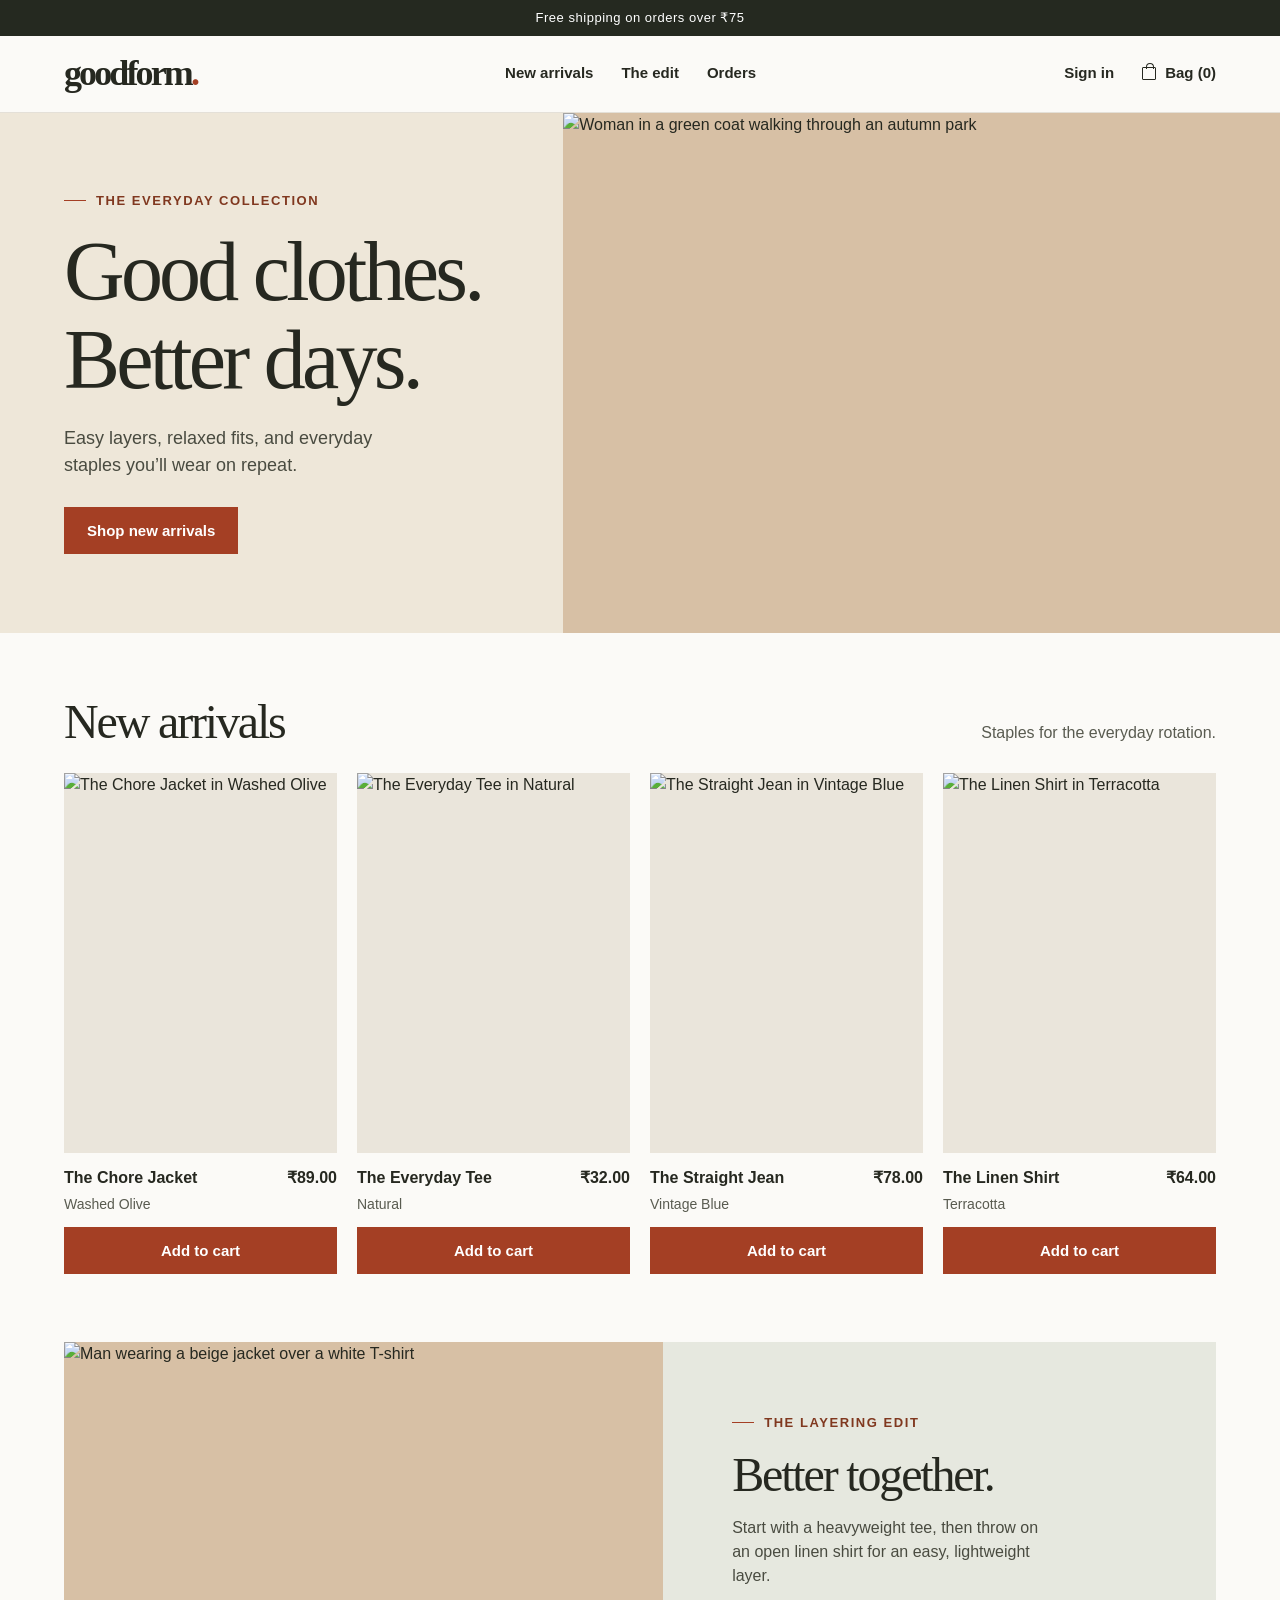
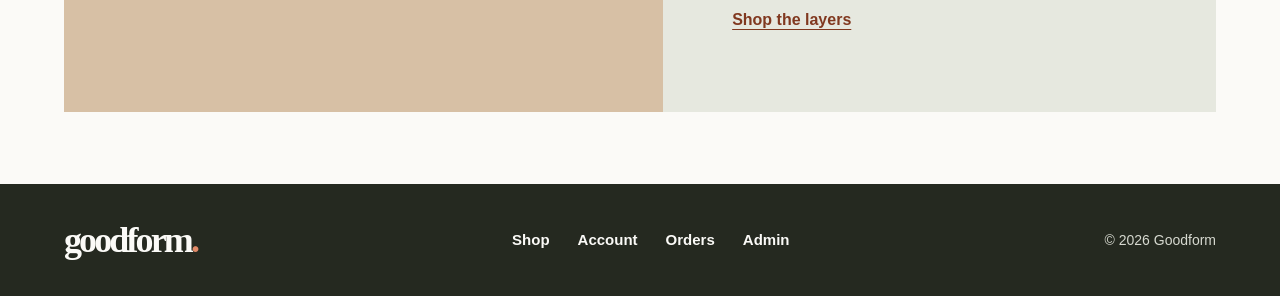
==== commit 82821366: "Add rupee prices, shopping popovers, and discounts" ====
--- a/index.html
+++ b/index.html
@@ -10,239 +10,119 @@
 
   <body>
     <a class="skip-link" href="#main-content">Skip to content</a>
-    <p class="announcement">Free shipping on orders over $75</p>
+    <p class="announcement">Free shipping on orders over ₹75</p>
 
     <header class="site-header">
       <div class="container header-inner">
-        <a class="wordmark" href="#shop" aria-label="Goodform home">goodform<span>.</span></a>
+        <a class="wordmark" href="index.html" aria-label="Goodform home">goodform<span>.</span></a>
         <nav class="main-nav" aria-label="Main navigation">
           <a href="#new-arrivals">New arrivals</a>
           <a href="#the-edit">The edit</a>
-          <a href="#orders">Orders</a>
+          <a href="my_orders.html">Orders</a>
         </nav>
         <nav class="account-nav" aria-label="Account and bag">
-          <a id="account-link" href="#login">Sign in</a>
+          <a id="account-link" href="login.html">Sign in</a>
           <button class="text-button" id="sign-out" type="button" hidden>Sign out</button>
-          <a class="bag-link" href="#cart"><span class="bag-icon" aria-hidden="true"></span><span id="bag-count">Bag (0)</span></a>
+          <a class="bag-link" href="cart.html"><span class="bag-icon" aria-hidden="true"></span><span id="bag-count">Bag (0)</span></a>
         </nav>
       </div>
     </header>
 
     <main id="main-content">
-      <section id="shop">
-        <section class="hero" aria-labelledby="hero-title">
-          <div class="hero-inner">
-            <div class="hero-copy">
-              <p class="eyebrow">The Everyday Collection</p>
-              <h1 id="hero-title">Good clothes.<br>Better days.</h1>
-              <p class="hero-description">Easy layers, relaxed fits, and everyday staples you’ll wear on repeat.</p>
-              <a class="button" href="#new-arrivals">Shop new arrivals</a>
-            </div>
-            <div class="hero-image">
-              <img src="https://images.pexels.com/photos/31744946/pexels-photo-31744946.jpeg?auto=compress&amp;cs=tinysrgb&amp;fit=crop&amp;w=1440&amp;h=960" width="1440" height="960" alt="Woman in a green coat walking through an autumn park" fetchpriority="high">
-            </div>
+      <section class="hero" aria-labelledby="hero-title">
+        <div class="hero-inner">
+          <div class="hero-copy">
+            <p class="eyebrow">The Everyday Collection</p>
+            <h1 id="hero-title">Good clothes.<br>Better days.</h1>
+            <p class="hero-description">Easy layers, relaxed fits, and everyday staples you’ll wear on repeat.</p>
+            <a class="button" href="#new-arrivals">Shop new arrivals</a>
           </div>
-        </section>
-
-        <section class="container section" id="new-arrivals" aria-labelledby="arrivals-title">
-          <div class="section-heading">
-            <h2 id="arrivals-title">New arrivals</h2>
-            <p>Staples for the everyday rotation.</p>
+          <div class="hero-image">
+            <img src="https://images.pexels.com/photos/31744946/pexels-photo-31744946.jpeg?auto=compress&amp;cs=tinysrgb&amp;fit=crop&amp;w=1440&amp;h=960" width="1440" height="960" alt="Woman in a green coat walking through an autumn park" fetchpriority="high">
           </div>
-
-          <div class="product-grid" id="products"></div>
-          <p class="muted" id="empty-products" hidden>No products are available right now.</p>
-          <noscript><p>Turn on JavaScript to see the products and shop.</p></noscript>
-        </section>
-
-        <section class="container edit" id="the-edit" aria-labelledby="edit-title">
-          <div class="edit-image">
-            <img src="https://images.pexels.com/photos/27045933/pexels-photo-27045933.jpeg?auto=compress&amp;cs=tinysrgb&amp;fit=crop&amp;w=1440&amp;h=960" width="1440" height="960" alt="Man wearing a beige jacket over a white T-shirt" loading="lazy">
-          </div>
-          <div class="edit-copy">
-            <p class="eyebrow">The layering edit</p>
-            <h2 id="edit-title">Better together.</h2>
-            <p class="edit-description">Start with a heavyweight tee, then throw on an open linen shirt for an easy, lightweight layer.</p>
-            <a class="text-link" href="#new-arrivals">Shop the layers</a>
-          </div>
-        </section>
-      </section>
-
-      <section class="container inner-page account-page" id="login" hidden>
-        <div class="page-intro">
-          <h1>Your account</h1>
-          <p class="muted">Sign in or create an account to shop.</p>
-        </div>
-
-        <div class="account-tabs" aria-label="Choose an account form">
-          <button class="text-button" id="show-login" type="button" aria-pressed="true">Sign in</button>
-          <button class="text-button" id="show-signup" type="button" aria-pressed="false">Sign up</button>
-        </div>
-
-        <form class="panel stack-form" id="login-form" method="post">
-          <label for="email">Email address</label>
-          <input id="email" name="email" type="email" autocomplete="username" maxlength="100" required>
-
-          <label for="password">Password</label>
-          <input id="password" name="password" type="password" autocomplete="current-password" required>
-
-          <button class="button" type="submit">Sign in</button>
-        </form>
-
-        <form class="panel stack-form" id="signup-form" method="post" hidden>
-          <label for="new-email">Email address</label>
-          <input id="new-email" name="email" type="email" autocomplete="username" maxlength="100" required>
-
-          <label for="new-password">Password</label>
-          <input id="new-password" name="password" type="password" autocomplete="new-password" minlength="4" maxlength="60" required>
-
-          <button class="button" type="submit">Create account</button>
-        </form>
-
-        <p class="demo-note muted">Use a made-up password for this demo.</p>
-      </section>
-
-      <section class="container inner-page" id="cart" hidden>
-        <div class="page-intro">
-          <a class="text-link" href="#new-arrivals">Continue shopping</a>
-          <h1>Your bag</h1>
-          <p class="muted" id="item-count"></p>
-        </div>
-
-        <div class="cart-layout">
-          <section class="cart-items" id="cart-items" aria-label="Bag items"></section>
-
-          <section class="panel cart-summary" id="cart-summary" aria-labelledby="summary-title" hidden>
-            <h2 id="summary-title">Order summary</h2>
-            <dl>
-              <div>
-                <dt>Subtotal</dt>
-                <dd id="subtotal">
-                </dd>
-              </div>
-              <div>
-                <dt>Shipping</dt>
-                <dd id="shipping">
-                </dd>
-              </div>
-              <div class="cart-total">
-                <dt>Total</dt>
-                <dd id="total">
-                </dd>
-              </div>
-            </dl>
-            <button class="button" id="checkout-button" type="button">Place order</button>
-          </section>
         </div>
       </section>
 
-      <section class="container inner-page" id="orders" hidden>
-        <div class="page-intro">
-          <h1>My orders</h1>
-          <p class="muted">View delivery status and bills for your orders.</p>
+      <section class="container section" id="new-arrivals" aria-labelledby="arrivals-title">
+        <div class="section-heading">
+          <h2 id="arrivals-title">New arrivals</h2>
+          <p>Staples for the everyday rotation.</p>
         </div>
 
-        <p class="muted" id="empty-orders" hidden>You haven’t placed an order yet.</p>
-        <div id="orders-list"></div>
+        <div class="product-grid" id="products"></div>
+        <p class="muted" id="empty-products" hidden>No products are available right now.</p>
+        <noscript><p>Turn on JavaScript to see the products and shop.</p></noscript>
       </section>
 
-      <section class="container inner-page" id="admin" hidden>
-        <div class="page-intro">
-          <p class="eyebrow">Store admin</p>
-          <h1>Manage store</h1>
+      <section class="container edit" id="the-edit" aria-labelledby="edit-title">
+        <div class="edit-image">
+          <img src="https://images.pexels.com/photos/27045933/pexels-photo-27045933.jpeg?auto=compress&amp;cs=tinysrgb&amp;fit=crop&amp;w=1440&amp;h=960" width="1440" height="960" alt="Man wearing a beige jacket over a white T-shirt" loading="lazy">
         </div>
-
-        <section class="admin-section" aria-labelledby="orders-title">
-          <div class="section-heading">
-            <h2 id="orders-title">Orders</h2>
-            <p>Total amount <strong id="total-amount">$0.00</strong></p>
-          </div>
-          <p class="muted" id="admin-empty-orders" hidden>No orders yet.</p>
-          <div class="table-scroll" id="orders-table" role="region" aria-label="Customer orders" tabindex="0">
-            <table class="data-table">
-              <thead>
-                <tr>
-                  <th scope="col">Order</th>
-                  <th scope="col">Customer</th>
-                  <th scope="col">Items</th>
-                  <th scope="col">Amount</th>
-                  <th scope="col">Status</th>
-                  <th scope="col">Delivery</th>
-                </tr>
-              </thead>
-              <tbody id="order-rows"></tbody>
-            </table>
-          </div>
-        </section>
-
-        <section class="admin-section" aria-labelledby="products-title">
-          <div class="section-heading">
-            <h2 id="products-title">Products</h2>
-          </div>
-
-          <details class="panel add-product" id="add-product-panel">
-            <summary>Add a product</summary>
-            <form class="stack-form product-form" id="product-form" method="post">
-              <div>
-                <label for="product-name">Name</label>
-                <input id="product-name" type="text" maxlength="70" required>
-              </div>
-              <div>
-                <label for="category">Category</label>
-                <input id="category" type="text" maxlength="40" required>
-              </div>
-              <div>
-                <label for="color">Color</label>
-                <input id="color" type="text" maxlength="40" required>
-              </div>
-              <div>
-                <label for="price">Price ($)</label>
-                <input id="price" type="number" min="0.01" max="99999" step="0.01" required>
-              </div>
-              <div>
-                <label for="stock">Stock</label>
-                <input id="stock" type="number" min="0" max="9999" step="1" required>
-              </div>
-              <div class="photo-field">
-                <label for="product-photo">Photo link (optional)</label>
-                <p class="photo-hint muted" id="photo-hint">Paste a direct link to an image online.</p>
-                <input id="product-photo" type="url" maxlength="2048" aria-describedby="photo-hint">
-              </div>
-              <button class="button" type="submit">Add product</button>
-            </form>
-          </details>
-
-          <p class="muted" id="admin-empty-products" hidden>No products in the store.</p>
-          <div class="table-scroll" id="products-table" role="region" aria-label="Product inventory" tabindex="0">
-            <table class="data-table">
-              <thead>
-                <tr>
-                  <th scope="col">Product</th>
-                  <th scope="col">Category</th>
-                  <th scope="col">Price</th>
-                  <th scope="col">Stock</th>
-                  <th scope="col">Action</th>
-                </tr>
-              </thead>
-              <tbody id="product-rows"></tbody>
-            </table>
-          </div>
-        </section>
+        <div class="edit-copy">
+          <p class="eyebrow">The layering edit</p>
+          <h2 id="edit-title">Better together.</h2>
+          <p class="edit-description">Start with a heavyweight tee, then throw on an open linen shirt for an easy, lightweight layer.</p>
+          <a class="text-link" href="#new-arrivals">Shop the layers</a>
+        </div>
       </section>
     </main>
 
     <footer class="site-footer">
       <div class="container footer-inner">
-        <a class="wordmark" href="#shop" aria-label="Goodform home">goodform<span>.</span></a>
+        <a class="wordmark" href="index.html" aria-label="Goodform home">goodform<span>.</span></a>
         <nav class="footer-nav" aria-label="Footer links">
           <a href="#new-arrivals">Shop</a>
-          <a href="#login">Account</a>
-          <a href="#orders">Orders</a>
-          <a href="#admin">Admin</a>
+          <a href="login.html">Account</a>
+          <a href="my_orders.html">Orders</a>
+          <a href="admin.html">Admin</a>
         </nav>
         <p>&copy; 2026 Goodform</p>
       </div>
     </footer>
+
+    <div class="panel shop-popover" id="product-options" popover role="dialog" aria-labelledby="options-product">
+      <div class="popover-heading">
+        <h2 id="options-product"></h2>
+        <button class="text-button" type="button" popovertarget="product-options" popovertargetaction="hide">Close</button>
+      </div>
+      <p class="price" id="options-price"></p>
+      <form class="stack-form" id="product-options-form">
+        <label for="product-size">Size</label>
+        <select id="product-size" required>
+          <option value="">Choose a size</option>
+          <option value="S">S</option>
+          <option value="M">M</option>
+          <option value="L">L</option>
+          <option value="XL">XL</option>
+        </select>
+        <p id="quantity-label">Quantity</p>
+        <div class="quantity-picker" role="group" aria-labelledby="quantity-label">
+          <button type="button" id="quantity-minus" aria-label="Decrease quantity">−</button>
+          <output id="product-quantity" aria-live="polite">1</output>
+          <button type="button" id="quantity-plus" aria-label="Increase quantity">+</button>
+        </div>
+        <button class="button" type="submit">Add to cart</button>
+      </form>
+    </div>
+
+    <div class="panel shop-popover" id="shop-account" popover role="dialog" aria-labelledby="shop-account-title">
+      <div class="popover-heading">
+        <h2 id="shop-account-title">Sign in to shop</h2>
+        <button class="text-button" type="button" popovertarget="shop-account" popovertargetaction="hide">Close</button>
+      </div>
+      <div class="account-tabs">
+        <button class="text-button" type="button" id="shop-show-sign-in" aria-pressed="true">Sign in</button>
+        <button class="text-button" type="button" id="shop-show-sign-up" aria-pressed="false">Sign up</button>
+      </div>
+      <form class="stack-form" id="shop-account-form" method="post">
+        <label for="shop-email">Email address</label>
+        <input id="shop-email" type="email" autocomplete="username" maxlength="100" required>
+        <label for="shop-password">Password</label>
+        <input id="shop-password" type="password" autocomplete="current-password" maxlength="60" required>
+        <button class="button" id="shop-account-submit" type="submit">Sign in</button>
+      </form>
+      <p class="demo-note muted" id="shop-account-message" role="status"></p>
+    </div>
 
     <template id="product-template">
       <article class="product-card">
@@ -252,151 +132,31 @@
         </div>
         <div class="product-heading">
           <h3></h3>
-          <p class="price"></p>
+          <div class="product-prices">
+            <del class="original-price" hidden></del>
+            <p class="price"></p>
+          </div>
         </div>
         <p class="product-color"></p>
-        <button class="button product-button" type="button">Add to bag</button>
+        <button class="button product-button" type="button">Add to cart</button>
       </article>
     </template>
 
-    <template id="cart-item-template">
-      <article class="cart-item">
-        <img width="82" height="100" alt="" hidden>
-        <div class="cart-item-info">
-          <h2></h2>
-          <p class="muted item-color"></p>
-          <p class="muted item-stock"></p>
-          <form class="line-actions">
-            <label>Qty <input type="number" min="1" step="1" required></label>
-            <button class="text-button" type="submit">Update</button>
-            <button class="text-button remove-item" type="button">Remove</button>
-          </form>
-        </div>
-        <p class="price"></p>
-      </article>
-    </template>
-
-    <template id="order-template">
-      <article class="panel order-card">
-        <header class="order-heading">
-          <div>
-            <h2></h2>
-            <p class="muted order-date"></p>
-          </div>
-          <p><span class="status"></span> <strong class="order-total"></strong></p>
-        </header>
-        <details>
-          <summary>View bill</summary>
-          <table class="bill-table">
-            <thead>
-              <tr>
-                <th scope="col">Item</th>
-                <th scope="col">Qty</th>
-                <th scope="col">Price</th>
-                <th scope="col">Amount</th>
-              </tr>
-            </thead>
-            <tbody></tbody>
-          </table>
-          <dl class="bill-totals">
-            <div>
-              <dt>Subtotal</dt>
-              <dd class="bill-subtotal">
-              </dd>
-            </div>
-            <div>
-              <dt>Shipping</dt>
-              <dd class="bill-shipping">
-              </dd>
-            </div>
-            <div class="cart-total">
-              <dt>Total</dt>
-              <dd class="bill-total">
-              </dd>
-            </div>
-          </dl>
-        </details>
-      </article>
-    </template>
-
-    <template id="admin-product-template">
-      <tr>
-        <th scope="row"></th>
-        <td class="category"></td>
-        <td class="price"></td>
-        <td>
-          <form class="line-actions">
-            <input type="number" min="0" max="9999" step="1" required>
-            <button class="text-button" type="submit">Update</button>
-          </form>
-        </td>
-        <td>
-          <button class="text-button delete-product" type="button">Delete</button>
-        </td>
-      </tr>
-    </template>
-
-    <template id="admin-order-template">
-      <tr>
-        <th scope="row"></th>
-        <td class="customer"></td>
-        <td class="items"></td>
-        <td class="price"></td>
-        <td><span class="status"></span></td>
-        <td>
-          <button class="text-button" type="button">Mark delivered</button>
-        </td>
-      </tr>
-    </template>
-
     <script>
-      const products = [
-        {
-          id: "chore-jacket",
-          name: "The Chore Jacket",
-          category: "Outerwear",
-          color: "Washed Olive",
-          price: 8900,
-          stock: 24,
-          image: "https://images.pexels.com/photos/5079261/pexels-photo-5079261.jpeg?auto=compress&cs=tinysrgb&fit=crop&w=720&h=960"
-        },
-        {
-          id: "everyday-tee",
-          name: "The Everyday Tee",
-          category: "Tops",
-          color: "Natural",
-          price: 3200,
-          stock: 48,
-          image: "https://images.pexels.com/photos/11671964/pexels-photo-11671964.jpeg?auto=compress&cs=tinysrgb&fit=crop&w=720&h=960"
-        },
-        {
-          id: "straight-jean",
-          name: "The Straight Jean",
-          category: "Denim",
-          color: "Vintage Blue",
-          price: 7800,
-          stock: 16,
-          image: "https://images.pexels.com/photos/20279191/pexels-photo-20279191.jpeg?auto=compress&cs=tinysrgb&fit=crop&w=720&h=960"
-        },
-        {
-          id: "linen-shirt",
-          name: "The Linen Shirt",
-          category: "Tops",
-          color: "Terracotta",
-          price: 6400,
-          stock: 18,
-          image: "https://images.pexels.com/photos/11671275/pexels-photo-11671275.jpeg?auto=compress&cs=tinysrgb&fit=crop&w=720&h=960"
-        }
-      ];
-
-      let customerEmail = "";
-      let adminSignedIn = false;
-      let cart = [];
+      let shop = readTab();
 
       const productsList = document.getElementById("products");
       const productTemplate = document.getElementById("product-template");
       const signOutButton = document.getElementById("sign-out");
       const accountLink = document.getElementById("account-link");
+      const productOptions = document.getElementById("product-options");
+      const shopAccount = document.getElementById("shop-account");
+      const shopAccountForm = document.getElementById("shop-account-form");
+      const accountMessage = document.getElementById("shop-account-message");
+      let signingUp = false;
+      let selectedProductId = "";
+      let quantity = 1;
+      let quantityLimit = 1;
 
       function showBagCount(cart) {
         let count = 0;
@@ -407,6 +167,24 @@
       }
 
       function showProducts() {
+        loadProducts();
+        startCatalog();
+        removeDeletedCartItems();
+        const products = shop.products;
+        const email = shop.email;
+
+        accountLink.href = "login.html";
+        accountLink.textContent = "Sign in";
+        accountLink.hidden = false;
+        if (email === "store-admin") {
+          accountLink.href = "admin.html";
+          accountLink.textContent = "Admin";
+        } else if (email) {
+          accountLink.hidden = true;
+        }
+        signOutButton.hidden = !email;
+        showBagCount(shop.cart);
+
         productsList.textContent = "";
         document.getElementById("empty-products").hidden = products.length > 0;
 
@@ -423,7 +201,13 @@
           }
 
           card.querySelector("h3").textContent = product.name;
-          card.querySelector(".price").textContent = money(product.price);
+          const price = salePrice(product);
+          card.querySelector(".price").textContent = money(price);
+          if (price < product.price) {
+            const originalPrice = card.querySelector(".original-price");
+            originalPrice.textContent = money(product.price);
+            originalPrice.hidden = false;
+          }
           card.querySelector(".product-color").textContent = product.color;
 
           const button = card.querySelector("button");
@@ -432,114 +216,146 @@
             button.textContent = "Out of stock";
           }
           button.addEventListener("click", function () {
-            addToBag(product.id);
+            chooseProduct(product.id);
           });
 
           productsList.appendChild(card);
         }
       }
 
-      function addToBag(productId) {
-        if (!requireCustomer()) {
-          return;
-        }
-        const product = findProduct(products, productId);
+      function customerIsSignedIn() {
+        if (!shop.email || shop.email === "store-admin") {
+          return false;
+        }
+        return true;
+      }
+
+      function quantityInBag(productId) {
+        let count = 0;
+        for (let index = 0; index < shop.cart.length; index++) {
+          const item = shop.cart[index];
+          if (item.productId === productId) {
+            count += item.quantity;
+          }
+        }
+        return count;
+      }
+
+      function chooseProduct(productId) {
+        selectedProductId = productId;
+        if (!customerIsSignedIn()) {
+          openShopAccount();
+          return;
+        }
+        showProductOptions();
+      }
+
+      function showProductOptions() {
+        loadProducts();
+        const product = findProduct(shop.products, selectedProductId);
+        if (!product) {
+          alert("This product is no longer available.");
+          return;
+        }
+
+        quantityLimit = product.stock - quantityInBag(product.id);
+        if (quantityLimit < 1) {
+          alert("There is no more stock available for this item.");
+          return;
+        }
+
+        quantity = 1;
+        document.getElementById("product-size").value = "";
+        document.getElementById("options-product").textContent = product.name;
+        document.getElementById("options-price").textContent = money(salePrice(product));
+        showQuantity();
+        productOptions.showPopover();
+        document.getElementById("product-size").focus();
+      }
+
+      function showQuantity() {
+        document.getElementById("product-quantity").textContent = quantity;
+        document.getElementById("quantity-minus").disabled = quantity <= 1;
+        document.getElementById("quantity-plus").disabled = quantity >= quantityLimit;
+      }
+
+      function changeQuantity(change) {
+        const nextQuantity = quantity + change;
+        if (nextQuantity >= 1 && nextQuantity <= quantityLimit) {
+          quantity = nextQuantity;
+          showQuantity();
+        }
+      }
+
+      function addToBag(event) {
+        event.preventDefault();
+        if (!customerIsSignedIn()) {
+          openShopAccount();
+          return;
+        }
+
+        loadProducts();
+        const product = findProduct(shop.products, selectedProductId);
+        const size = document.getElementById("product-size").value;
+        if (!size) {
+          return;
+        }
+        if (!product || quantity + quantityInBag(selectedProductId) > product.stock) {
+          alert("There is no more stock available for this item.");
+          return;
+        }
+
+        const cart = shop.cart;
         let cartItem = null;
         for (let index = 0; index < cart.length; index++) {
-          if (cart[index].productId === productId) {
-            cartItem = cart[index];
+          const item = cart[index];
+          if (item.productId === selectedProductId && item.size === size) {
+            cartItem = item;
             break;
           }
         }
 
-        let quantity = 0;
         if (cartItem) {
-          quantity = cartItem.quantity;
-        }
-        if (!product || quantity >= product.stock) {
-          alert("There is no more stock available for this item.");
-          return;
-        }
-
-        if (cartItem) {
-          cartItem.quantity++;
+          cartItem.quantity += quantity;
         } else {
-          cart.push({ productId: productId, quantity: 1 });
-        }
+          cart.push({ productId: selectedProductId, size: size, quantity: quantity });
+        }
+        saveTab();
         showBagCount(cart);
-      }
-
-      const loginForm = document.getElementById("login-form");
-      const signupForm = document.getElementById("signup-form");
-      const loginTab = document.getElementById("show-login");
-      const signupTab = document.getElementById("show-signup");
-      const adminEmail = "admin@gmail.com";
-
-      function showSignup(show) {
-        loginForm.hidden = show;
-        signupForm.hidden = !show;
-        loginTab.setAttribute("aria-pressed", !show);
-        signupTab.setAttribute("aria-pressed", show);
-      }
-
-      function createAccount(event) {
-        event.preventDefault();
-
-        const email = document.getElementById("new-email").value.trim().toLowerCase();
-        const password = document.getElementById("new-password").value;
-        const accountKey = "goodform-account-" + email;
-
-        if (password.trim().length < 4) {
-          alert("Enter a password with at least four characters.");
-          return;
-        }
-
-        if (email === adminEmail || localStorage.getItem(accountKey) !== null) {
-          alert("This email already has an account.");
-          return;
-        }
-
-        localStorage.setItem(accountKey, password);
-        signupForm.reset();
-        showSignup(false);
-        document.getElementById("email").value = email;
-        document.getElementById("password").value = "";
-        document.getElementById("password").focus();
-        alert("Account created. Please sign in to shop.");
-      }
-
-      function signIn(event) {
-        event.preventDefault();
-
-        const email = document.getElementById("email").value.trim().toLowerCase();
-        const password = document.getElementById("password").value;
-
-        if (email === adminEmail && password === "Admin@12345") {
-          customerEmail = "";
-          adminSignedIn = true;
-          cart = [];
-          alert("Signed in as admin.");
-          openPage("#admin");
-          return;
-        }
-
-        const savedPassword = localStorage.getItem("goodform-account-" + email);
-        if (savedPassword !== password) {
-          alert("Incorrect email or password.");
-          return;
-        }
-
-        if (customerEmail !== email) {
-          cart = [];
-        }
-        customerEmail = email;
-        adminSignedIn = false;
-        alert("Welcome, " + email + "!");
-        openPage("#shop");
+        productOptions.hidePopover();
+      }
+
+      function showShopSignUp(signUp) {
+        signingUp = signUp;
+        document.getElementById("shop-show-sign-in").setAttribute("aria-pressed", !signUp);
+        document.getElementById("shop-show-sign-up").setAttribute("aria-pressed", signUp);
+        const submitButton = document.getElementById("shop-account-submit");
+        const title = document.getElementById("shop-account-title");
+        const passwordInput = document.getElementById("shop-password");
+        if (signUp) {
+          title.textContent = "Create an account";
+          submitButton.textContent = "Create account";
+          passwordInput.autocomplete = "new-password";
+        } else {
+          title.textContent = "Sign in to shop";
+          submitButton.textContent = "Sign in";
+          passwordInput.autocomplete = "current-password";
+        }
+        accountMessage.textContent = "";
+      }
+
+      function openShopAccount() {
+        copyPreviousOrdersAndAccounts();
+        showShopSignUp(false);
+        shopAccount.showPopover();
+        document.getElementById("shop-email").focus();
       }
 
       function copyPreviousOrdersAndAccounts() {
-        const saved = localStorage.getItem("goodform-shop-plain") || localStorage.getItem("goodform-shop-text");
+        let saved = localStorage.getItem("goodform-shop-plain");
+        if (!saved) {
+          saved = localStorage.getItem("goodform-shop-text");
+        }
         if (!saved || saved[0] !== "~") {
           return;
         }
@@ -565,7 +381,10 @@
           } else if (fields[0] === "order") {
             savePreviousOrder(orderId, order);
             orderId = fields[1];
-            order = fields.slice(2);
+            order = [];
+            for (let field = 2; field < fields.length; field++) {
+              order.push(fields[field]);
+            }
           } else if (fields[0] === "item") {
             order.push(fields[2], fields[3], fields[4]);
           }
@@ -581,403 +400,102 @@
         }
       }
 
-      const cartItems = document.getElementById("cart-items");
-      const itemTemplate = document.getElementById("cart-item-template");
-
-      function makeBill(products, cart) {
-        const items = [];
-        let subtotal = 0;
-
-        for (let index = 0; index < cart.length; index++) {
-          const item = cart[index];
-          const product = findProduct(products, item.productId);
-          if (product) {
-            items.push({ product: product, quantity: item.quantity });
-            subtotal += product.price * item.quantity;
-          }
-        }
-
-        let shipping = 0;
-        if (items.length > 0 && subtotal <= 7500) {
-          shipping = 500;
-        }
-
-        return {
-          items: items,
-          subtotal: subtotal,
-          shipping: shipping,
-          total: subtotal + shipping
-        };
-      }
-
-      function showCart() {
-        const bill = makeBill(products, cart);
-        let count = 0;
-        cartItems.textContent = "";
-
-        for (let index = 0; index < bill.items.length; index++) {
-          const item = bill.items[index];
-          const product = item.product;
-          const row = itemTemplate.content.cloneNode(true);
-          const image = row.querySelector("img");
-          if (product.image) {
-            image.src = product.image;
-            image.hidden = false;
-          }
-
-          row.querySelector("h2").textContent = product.name;
-          row.querySelector(".item-color").textContent = product.color;
-          const stockLabel = row.querySelector(".item-stock");
-          if (product.stock === 0) {
-            stockLabel.textContent = "Out of stock";
-          } else {
-            stockLabel.textContent = product.stock + " in stock";
-          }
-          row.querySelector(".price").textContent = money(product.price * item.quantity);
-
-          const input = row.querySelector("input");
-          input.value = item.quantity;
-          input.max = product.stock;
-          input.setAttribute("aria-label", "Quantity for " + product.name);
-          input.disabled = product.stock === 0;
-          row.querySelector("[type=submit]").disabled = product.stock === 0;
-
-          row.querySelector("form").addEventListener("submit", function (event) {
-            event.preventDefault();
-            changeQuantity(product.id, Number(input.value));
-          });
-          row.querySelector(".remove-item").addEventListener("click", function () {
-            changeQuantity(product.id, 0);
-          });
-
-          cartItems.appendChild(row);
-          count += item.quantity;
-        }
-
-        document.getElementById("bag-count").textContent = "Bag (" + count + ")";
-        const itemCount = document.getElementById("item-count");
-        if (count === 1) {
-          itemCount.textContent = "1 item";
-        } else {
-          itemCount.textContent = count + " items";
-        }
-        document.getElementById("cart-summary").hidden = count === 0;
-        if (count === 0) {
-          cartItems.textContent = "Your bag is empty.";
-        }
-
-        document.getElementById("subtotal").textContent = money(bill.subtotal);
-        const shippingLabel = document.getElementById("shipping");
-        if (bill.shipping === 0) {
-          shippingLabel.textContent = "Free";
-        } else {
-          shippingLabel.textContent = money(bill.shipping);
-        }
-        document.getElementById("total").textContent = money(bill.total);
-      }
-
-      function changeQuantity(productId, quantity) {
-        if (!requireCustomer()) {
-          return;
-        }
-
-        const product = findProduct(products, productId);
-        if (!product || quantity > product.stock || quantity < 0 || !Number.isInteger(quantity)) {
-          alert("That quantity is no longer available.");
-          showCart();
-          return;
-        }
-
-        for (let index = 0; index < cart.length; index++) {
-          if (cart[index].productId === productId) {
-            if (quantity === 0) {
-              cart.splice(index, 1);
-            } else {
-              cart[index].quantity = quantity;
+      function readShopPassword(email) {
+        const saved = localStorage.getItem("goodform-login-" + email);
+        if (saved !== null) {
+          const account = JSON.parse(saved);
+          return account.password;
+        }
+        return localStorage.getItem("goodform-account-" + email);
+      }
+
+      function finishShopSignIn(email) {
+        if (shop.email !== email) {
+          shop.cart = [];
+        }
+        shop.email = email;
+        saveTab();
+        shopAccountForm.reset();
+        shopAccount.hidePopover();
+        showProducts();
+        if (selectedProductId) {
+          showProductOptions();
+        }
+      }
+
+      function submitShopAccount(event) {
+        event.preventDefault();
+        const email = document.getElementById("shop-email").value.trim().toLowerCase();
+        const password = document.getElementById("shop-password").value;
+        const savedPassword = readShopPassword(email);
+        if (signingUp) {
+          if (email === "admin@gmail.com" || savedPassword !== null) {
+            accountMessage.textContent = "This email already has an account.";
+            return;
+          }
+          if (password.trim().length < 4) {
+            accountMessage.textContent = "Use at least four characters for the password.";
+            return;
+          }
+          const account = { password: password };
+          localStorage.setItem("goodform-login-" + email, JSON.stringify(account));
+        } else if (savedPassword !== password) {
+          accountMessage.textContent = "Incorrect email or password.";
+          return;
+        }
+        finishShopSignIn(email);
+      }
+
+      function salePrice(product) {
+        let discount = 0;
+        if (product.discount) {
+          discount = product.discount;
+        }
+        return Math.round(product.price * (100 - discount) / 100);
+      }
+
+      function startCatalog() {
+        if (shop.products === null) {
+          shop.products = [
+            {
+              id: "chore-jacket",
+              name: "The Chore Jacket",
+              category: "Outerwear",
+              color: "Washed Olive",
+              price: 8900,
+              stock: 24,
+              image: "https://images.pexels.com/photos/5079261/pexels-photo-5079261.jpeg?auto=compress&cs=tinysrgb&fit=crop&w=720&h=960"
+            },
+            {
+              id: "everyday-tee",
+              name: "The Everyday Tee",
+              category: "Tops",
+              color: "Natural",
+              price: 3200,
+              stock: 48,
+              image: "https://images.pexels.com/photos/11671964/pexels-photo-11671964.jpeg?auto=compress&cs=tinysrgb&fit=crop&w=720&h=960"
+            },
+            {
+              id: "straight-jean",
+              name: "The Straight Jean",
+              category: "Denim",
+              color: "Vintage Blue",
+              price: 7800,
+              stock: 16,
+              image: "https://images.pexels.com/photos/20279191/pexels-photo-20279191.jpeg?auto=compress&cs=tinysrgb&fit=crop&w=720&h=960"
+            },
+            {
+              id: "linen-shirt",
+              name: "The Linen Shirt",
+              category: "Tops",
+              color: "Terracotta",
+              price: 6400,
+              stock: 18,
+              image: "https://images.pexels.com/photos/11671275/pexels-photo-11671275.jpeg?auto=compress&cs=tinysrgb&fit=crop&w=720&h=960"
             }
-            break;
-          }
-        }
-        showCart();
-      }
-
-      function placeOrder() {
-        if (!requireCustomer()) {
-          return;
-        }
-
-        const bill = makeBill(products, cart);
-        if (cart.length === 0) {
-          alert("Your bag is empty.");
-          return;
-        }
-        if (bill.items.length !== cart.length) {
-          alert("Product availability changed. Review your bag.");
-          showCart();
-          return;
-        }
-
-        for (let index = 0; index < bill.items.length; index++) {
-          const item = bill.items[index];
-          if (item.quantity > item.product.stock) {
-            alert("Stock has changed. Update your bag before placing the order.");
-            showCart();
-            return;
-          }
-        }
-
-        const date = new Date().toISOString();
-        const receipt = [customerEmail, "", date, "Pending", bill.subtotal, bill.shipping, bill.total];
-
-        for (let index = 0; index < bill.items.length; index++) {
-          const item = bill.items[index];
-          receipt.push(item.product.name, item.product.price, item.quantity);
-        }
-
-        const orderId = nextOrderId();
-        try {
-          localStorage.setItem("goodform-order-" + orderId, receipt.join("\n"));
-        } catch (error) {
-          alert("The order could not be saved. Your bag is still ready to check out.");
-          return;
-        }
-
-        for (let index = 0; index < bill.items.length; index++) {
-          const item = bill.items[index];
-          item.product.stock -= item.quantity;
-        }
-
-        cart = [];
-        alert("Order placed. Your bill total is " + money(bill.total) + ".");
-        openPage("#order-" + orderId);
-      }
-
-      const ordersList = document.getElementById("orders-list");
-      const orderTemplate = document.getElementById("order-template");
-
-      function showOrders() {
-        ordersList.textContent = "";
-        let hasOrders = false;
-
-        for (let orderId = nextOrderId() - 1; orderId >= 1001; orderId--) {
-          const saved = localStorage.getItem("goodform-order-" + orderId);
-          const order = saved.split("\n");
-          if (order[0] !== customerEmail) {
-            continue;
-          }
-
-          hasOrders = true;
-          const card = orderTemplate.content.cloneNode(true);
-          card.querySelector("article").id = "order-" + orderId;
-          card.querySelector("h2").textContent = "Order #GF-" + orderId;
-          card.querySelector(".order-date").textContent = new Date(order[2]).toLocaleDateString();
-          card.querySelector(".order-total").textContent = money(Number(order[6]));
-          const status = card.querySelector(".status");
-          status.textContent = order[3];
-          if (order[3] === "Pending") {
-            status.classList.add("status-pending");
-          }
-
-          const body = card.querySelector("tbody");
-          for (let index = 7; index < order.length; index += 3) {
-            const name = order[index];
-            const price = Number(order[index + 1]);
-            const quantity = Number(order[index + 2]);
-            const row = body.insertRow();
-            row.insertCell().textContent = name;
-            row.insertCell().textContent = quantity;
-            row.insertCell().textContent = money(price);
-            row.insertCell().textContent = money(price * quantity);
-          }
-
-          card.querySelector(".bill-subtotal").textContent = money(Number(order[4]));
-          const shipping = card.querySelector(".bill-shipping");
-          if (Number(order[5]) === 0) {
-            shipping.textContent = "Free";
-          } else {
-            shipping.textContent = money(Number(order[5]));
-          }
-          card.querySelector(".bill-total").textContent = money(Number(order[6]));
-          card.querySelector("details").open = window.location.hash === "#order-" + orderId;
-          ordersList.appendChild(card);
-        }
-
-        document.getElementById("empty-orders").hidden = hasOrders;
-      }
-
-      const productForm = document.getElementById("product-form");
-      const productRows = document.getElementById("product-rows");
-      const orderRows = document.getElementById("order-rows");
-
-      function showInventory(products) {
-        const template = document.getElementById("admin-product-template");
-        productRows.textContent = "";
-        document.getElementById("admin-empty-products").hidden = products.length > 0;
-        document.getElementById("products-table").hidden = products.length === 0;
-
-        for (let index = 0; index < products.length; index++) {
-          const product = products[index];
-          const row = template.content.cloneNode(true);
-          row.querySelector("th").textContent = product.name;
-          row.querySelector(".category").textContent = product.category;
-          row.querySelector(".price").textContent = money(product.price);
-
-          const input = row.querySelector("input");
-          input.value = product.stock;
-          input.setAttribute("aria-label", "Stock for " + product.name);
-          row.querySelector("form").addEventListener("submit", function (event) {
-            event.preventDefault();
-            updateStock(product.id, Number(input.value));
-          });
-          row.querySelector(".delete-product").addEventListener("click", function () {
-            deleteProduct(product.id);
-          });
-
-          productRows.appendChild(row);
-        }
-      }
-
-      function showCustomerOrders() {
-        const template = document.getElementById("admin-order-template");
-        const latestOrder = nextOrderId() - 1;
-        let total = 0;
-        orderRows.textContent = "";
-        document.getElementById("admin-empty-orders").hidden = latestOrder >= 1001;
-        document.getElementById("orders-table").hidden = latestOrder < 1001;
-
-        for (let orderId = latestOrder; orderId >= 1001; orderId--) {
-          const saved = localStorage.getItem("goodform-order-" + orderId);
-          const order = saved.split("\n");
-          const amount = Number(order[6]);
-          const row = template.content.cloneNode(true);
-          row.querySelector("th").textContent = "#GF-" + orderId;
-
-          let customer = order[0];
-          if (order[1] && order[1] !== customer) {
-            customer = order[1] + " (" + customer + ")";
-          }
-          row.querySelector(".customer").textContent = customer;
-
-          const items = [];
-          for (let index = 7; index < order.length; index += 3) {
-            items.push(order[index] + " x " + order[index + 2]);
-          }
-          row.querySelector(".items").textContent = items.join(", ");
-          row.querySelector(".price").textContent = money(amount);
-
-          const status = row.querySelector(".status");
-          status.textContent = order[3];
-          if (order[3] === "Pending") {
-            status.classList.add("status-pending");
-          }
-
-          const button = row.querySelector("button");
-          button.hidden = order[3] === "Delivered";
-          button.addEventListener("click", function () {
-            markDelivered(orderId);
-          });
-          orderRows.appendChild(row);
-          total += amount;
-        }
-        document.getElementById("total-amount").textContent = money(total);
-      }
-
-      function addProduct(event) {
-        event.preventDefault();
-        if (!requireAdmin()) {
-          return;
-        }
-
-        const name = document.getElementById("product-name").value.trim();
-        const category = document.getElementById("category").value.trim();
-        const color = document.getElementById("color").value.trim();
-        const price = Math.round(Number(document.getElementById("price").value) * 100);
-        const stock = Number(document.getElementById("stock").value);
-        const image = document.getElementById("product-photo").value.trim();
-
-        if (!name || !category || !color) {
-          alert("Enter a name, category, and color.");
-          return;
-        }
-        if (!Number.isInteger(price) || price < 1 || price > 9999900) {
-          alert("Enter a valid price.");
-          return;
-        }
-        if (!Number.isInteger(stock) || stock < 0 || stock > 9999) {
-          alert("Enter a valid stock quantity.");
-          return;
-        }
-        if (image && !image.startsWith("https://") && !image.startsWith("http://")) {
-          alert("Enter a direct web link for the photo.");
-          return;
-        }
-
-        products.push({
-          id: "product-" + Date.now(),
-          name: name,
-          category: category,
-          color: color,
-          price: price,
-          stock: stock,
-          image: image
-        });
-        productForm.reset();
-        document.getElementById("add-product-panel").open = false;
-        showInventory(products);
-        alert("Product added.");
-      }
-
-      function updateStock(productId, stock) {
-        if (!requireAdmin()) {
-          return;
-        }
-        const product = findProduct(products, productId);
-        if (!product || !Number.isInteger(stock) || stock < 0 || stock > 9999) {
-          alert("Enter a valid stock quantity.");
-          showInventory(products);
-          return;
-        }
-
-        product.stock = stock;
-        showInventory(products);
-        alert("Stock updated.");
-      }
-
-      function deleteProduct(productId) {
-        if (!requireAdmin() || !confirm("Delete this product from the store?")) {
-          return;
-        }
-
-        for (let index = 0; index < products.length; index++) {
-          if (products[index].id === productId) {
-            products.splice(index, 1);
-            break;
-          }
-        }
-        for (let index = cart.length - 1; index >= 0; index--) {
-          if (cart[index].productId === productId) {
-            cart.splice(index, 1);
-          }
-        }
-        showInventory(products);
-        alert("Product deleted.");
-      }
-
-      function markDelivered(orderId) {
-        if (!requireAdmin()) {
-          return;
-        }
-
-        const key = "goodform-order-" + orderId;
-        const saved = localStorage.getItem(key);
-        if (!saved) {
-          return;
-        }
-        const order = saved.split("\n");
-        order[3] = "Delivered";
-        localStorage.setItem(key, order.join("\n"));
-        showCustomerOrders();
-        alert("Order marked delivered.");
+          ];
+          saveTab();
+        }
       }
 
       function findProduct(products, productId) {
@@ -989,130 +507,165 @@
         return null;
       }
 
-      function nextOrderId() {
-        let orderId = 1001;
-        while (localStorage.getItem("goodform-order-" + orderId)) {
-          orderId++;
-        }
-        return orderId;
-      }
-
-      function money(cents) {
-        return "$" + (cents / 100).toFixed(2);
-      }
-
-      function openPage(hash) {
-        if (window.location.hash === hash) {
-          showPage();
-        } else {
-          window.location.hash = hash;
-        }
-      }
-
-      function requireCustomer() {
-        if (customerEmail) {
-          return true;
-        }
-        alert("Please sign in as a customer.");
-        openPage("#login");
-        return false;
-      }
-
-      function requireAdmin() {
-        if (adminSignedIn) {
-          return true;
-        }
-        alert("Please sign in as admin.");
-        openPage("#login");
-        return false;
-      }
-
-      function updateHeader() {
-        accountLink.textContent = "Sign in";
-        accountLink.href = "#login";
-        accountLink.hidden = false;
-        if (adminSignedIn) {
-          accountLink.textContent = "Admin";
-          accountLink.href = "#admin";
-        } else if (customerEmail) {
-          accountLink.hidden = true;
-        }
-        signOutButton.hidden = !customerEmail && !adminSignedIn;
-        showBagCount(cart);
-      }
-
-      function showPage() {
-        const hash = window.location.hash;
-        let page = "shop";
-
-        if (hash === "#login") {
-          page = "login";
-        } else if (hash === "#cart") {
-          if (!requireCustomer()) {
-            return;
-          }
-          page = "cart";
-        } else if (hash === "#orders" || hash.startsWith("#order-")) {
-          if (!requireCustomer()) {
-            return;
-          }
-          page = "orders";
-        } else if (hash === "#admin") {
-          if (!requireAdmin()) {
-            return;
-          }
-          page = "admin";
-        }
-
-        if (hash === "#main-content") {
-          return;
-        }
-
-        const pages = ["shop", "login", "cart", "orders", "admin"];
-        for (let index = 0; index < pages.length; index++) {
-          const name = pages[index];
-          document.getElementById(name).hidden = name !== page;
-        }
-
-        updateHeader();
-        if (page === "shop") {
+      function money(paise) {
+        return "₹" + (paise / 100).toFixed(2);
+      }
+
+      function readProducts(lines, productCount) {
+        const products = [];
+        for (let index = 0; index < productCount; index++) {
+          const product = {
+            id: lines.shift(),
+            name: lines.shift(),
+            category: lines.shift(),
+            color: lines.shift(),
+            price: Number(lines.shift()),
+            stock: Number(lines.shift()),
+            image: lines.shift()
+          };
+          products.push(product);
+        }
+        return products;
+      }
+
+      function loadProducts() {
+        const saved = localStorage.getItem("goodform-products");
+        if (saved === null) {
+          return;
+        }
+
+        if (saved.startsWith("[")) {
+          shop.products = JSON.parse(saved);
+          return;
+        }
+
+        shop.products = [];
+        if (saved !== "") {
+          const lines = saved.split("\n");
+          const productCount = lines.length / 7;
+          shop.products = readProducts(lines, productCount);
+        }
+      }
+
+      function removeDeletedCartItems() {
+        if (shop.products === null) {
+          return;
+        }
+
+        let removed = false;
+        for (let index = shop.cart.length - 1; index >= 0; index--) {
+          const item = shop.cart[index];
+          const product = findProduct(shop.products, item.productId);
+          if (!product) {
+            shop.cart.splice(index, 1);
+            removed = true;
+          }
+        }
+        if (removed) {
+          saveTab();
+        }
+      }
+
+      function readTab() {
+        const shop = { email: "", products: null, cart: [] };
+        const lines = window.name.split("\n");
+        const tabName = lines.shift();
+
+        if (tabName !== "goodform-tab") {
+          return shop;
+        }
+
+        if (lines.length === 1 && lines[0].startsWith("{")) {
+          return JSON.parse(lines[0]);
+        }
+
+        shop.email = lines.shift();
+        const productCount = Number(lines.shift());
+
+        if (productCount >= 0) {
+          shop.products = readProducts(lines, productCount);
+        }
+
+        for (let index = 0; index < lines.length; index += 2) {
+          const item = {
+            productId: lines[index],
+            quantity: Number(lines[index + 1])
+          };
+          shop.cart.push(item);
+        }
+
+        return shop;
+      }
+
+      function saveTab() {
+        const tab = {
+          email: shop.email,
+          products: null,
+          cart: shop.cart
+        };
+
+        if (localStorage.getItem("goodform-products") === null) {
+          tab.products = shop.products;
+        }
+
+        window.name = "goodform-tab\n" + JSON.stringify(tab);
+      }
+
+      document.getElementById("product-options-form").addEventListener("submit", addToBag);
+      document.getElementById("quantity-minus").addEventListener("click", function () {
+        changeQuantity(-1);
+      });
+      document.getElementById("quantity-plus").addEventListener("click", function () {
+        changeQuantity(1);
+      });
+      document.getElementById("shop-show-sign-in").addEventListener("click", function () {
+        showShopSignUp(false);
+        document.getElementById("shop-email").focus();
+      });
+      document.getElementById("shop-show-sign-up").addEventListener("click", function () {
+        showShopSignUp(true);
+        document.getElementById("shop-email").focus();
+      });
+      shopAccountForm.addEventListener("submit", submitShopAccount);
+
+      function openAccountForGuest(event) {
+        if (!customerIsSignedIn()) {
+          event.preventDefault();
+          selectedProductId = "";
+          openShopAccount();
+        }
+      }
+
+      const shoppingLinks = document.querySelectorAll('a[href="cart.html"], a[href="my_orders.html"]');
+      for (let index = 0; index < shoppingLinks.length; index++) {
+        shoppingLinks[index].addEventListener("click", openAccountForGuest);
+      }
+      accountLink.addEventListener("click", function (event) {
+        if (shop.email !== "store-admin") {
+          openAccountForGuest(event);
+        }
+      });
+
+      signOutButton.addEventListener("click", function () {
+        shop.email = "";
+        shop.cart = [];
+        saveTab();
+        showProducts();
+      });
+      window.addEventListener("storage", function (event) {
+        if (event.key === "goodform-products") {
           showProducts();
-        } else if (page === "cart") {
-          showCart();
-        } else if (page === "orders") {
-          showOrders();
-        } else if (page === "admin") {
-          showInventory(products);
-          showCustomerOrders();
-        }
-
-        if (hash === "#new-arrivals" || hash === "#the-edit") {
-          document.getElementById(hash.slice(1)).scrollIntoView();
-        } else {
-          window.scrollTo(0, 0);
-        }
-      }
-
-      loginTab.addEventListener("click", function () {
-        showSignup(false);
+        }
       });
-      signupTab.addEventListener("click", function () {
-        showSignup(true);
-      });
-      signupForm.addEventListener("submit", createAccount);
-      loginForm.addEventListener("submit", signIn);
-      document.getElementById("checkout-button").addEventListener("click", placeOrder);
-      productForm.addEventListener("submit", addProduct);
-      signOutButton.addEventListener("click", function () {
-        customerEmail = "";
-        adminSignedIn = false;
-        cart = [];
-        openPage("#shop");
-      });
-      window.addEventListener("hashchange", showPage);
-
-      copyPreviousOrdersAndAccounts();
-      showPage();
+      function showStorefront() {
+        shop = readTab();
+        showProducts();
+        if (!customerIsSignedIn() && window.location.hash === "#shop-sign-in") {
+          openShopAccount();
+        }
+      }
+      window.addEventListener("pageshow", showStorefront);
+      showStorefront();
     </script>
   </body>
 </html>
--- a/style.css
+++ b/style.css
@@ -452,8 +452,19 @@
   letter-spacing: normal;
 }
 
-.cart-item .price {
+.cart-item-prices {
   margin-left: auto;
+  text-align: right;
+  white-space: nowrap;
+}
+
+.product-prices {
+  text-align: right;
+}
+
+.original-price {
+  color: #595b50;
+  font-size: 0.875rem;
 }
 
 .cart-item-info {
@@ -534,7 +545,7 @@
   font-weight: bold;
 }
 
-.stack-form input {
+.stack-form input, .stack-form select {
   display: block;
   width: 100%;
   min-height: 46px;
@@ -546,6 +557,57 @@
   color: #262820;
 }
 
+.stack-form select {
+  font: inherit;
+}
+
+.shop-popover {
+  width: calc(100% - 32px);
+  max-width: 420px;
+  max-height: 90vh;
+  overflow-y: auto;
+}
+
+.popover-heading {
+  display: flex;
+  align-items: center;
+  justify-content: space-between;
+  gap: 16px;
+  margin-bottom: 12px;
+}
+
+.popover-heading h2 {
+  font-size: 1.75rem;
+}
+
+.shop-popover .price {
+  margin-bottom: 12px;
+}
+
+.quantity-picker {
+  display: flex;
+  align-items: center;
+  gap: 14px;
+  margin: 6px 0 12px;
+}
+
+.quantity-picker button {
+  min-width: 44px;
+  min-height: 44px;
+  border: 1px solid #817d71;
+  background-color: #fff;
+  color: #262820;
+}
+
+.quantity-picker button:disabled {
+  color: #696a61;
+  background-color: #eae5db;
+}
+
+.discount-price {
+  display: block;
+}
+
 .stack-form .button, .cart-summary .button {
   width: 100%;
   margin-top: 8px;
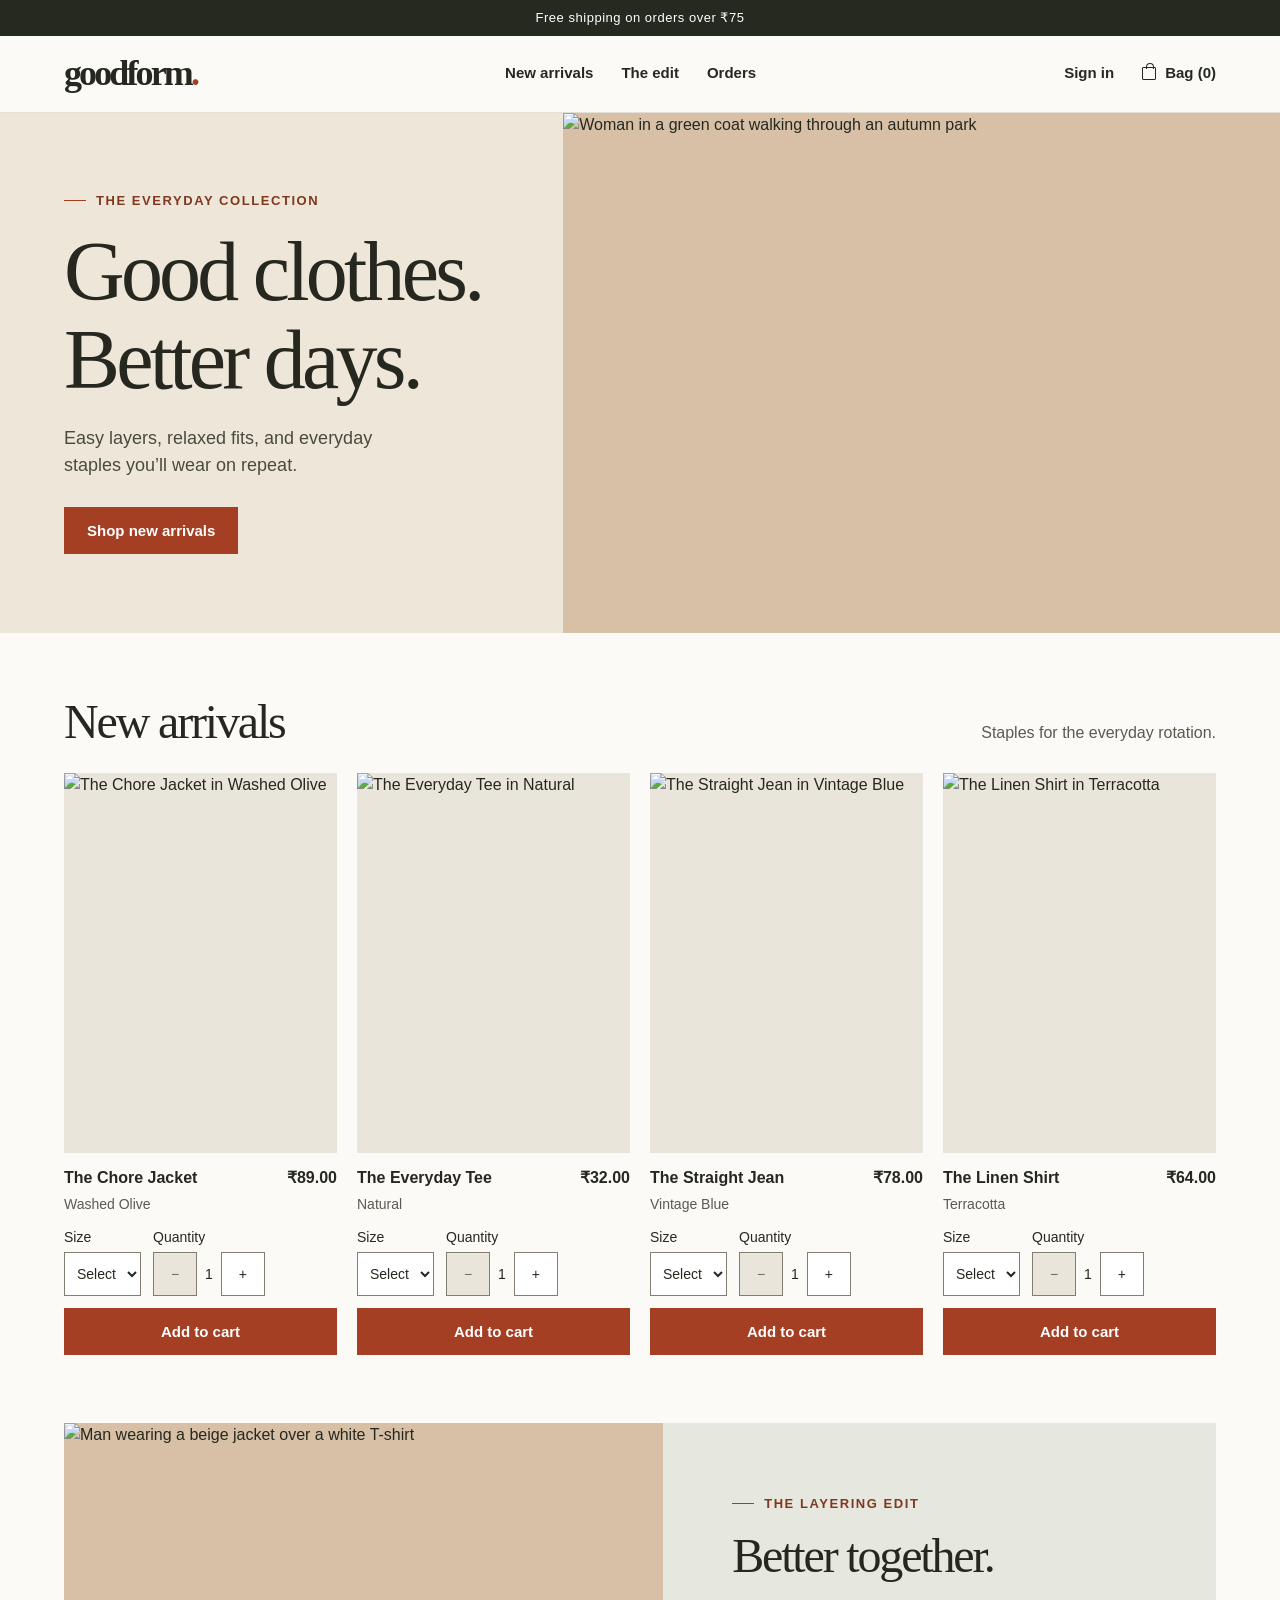
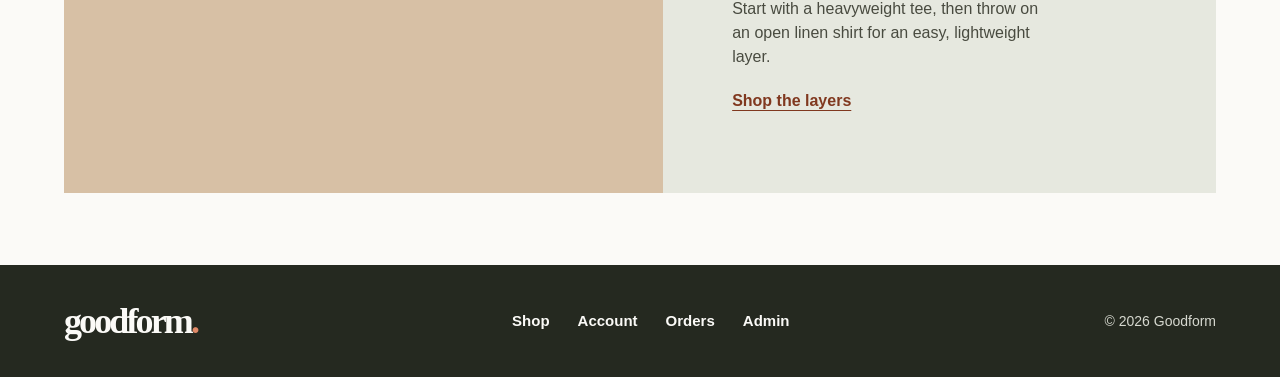
==== commit 906e33f6: "Show size and quantity on product cards" ====
--- a/index.html
+++ b/index.html
@@ -79,31 +79,6 @@
         <p>&copy; 2026 Goodform</p>
       </div>
     </footer>
-
-    <div class="panel shop-popover" id="product-options" popover role="dialog" aria-labelledby="options-product">
-      <div class="popover-heading">
-        <h2 id="options-product"></h2>
-        <button class="text-button" type="button" popovertarget="product-options" popovertargetaction="hide">Close</button>
-      </div>
-      <p class="price" id="options-price"></p>
-      <form class="stack-form" id="product-options-form">
-        <label for="product-size">Size</label>
-        <select id="product-size" required>
-          <option value="">Choose a size</option>
-          <option value="S">S</option>
-          <option value="M">M</option>
-          <option value="L">L</option>
-          <option value="XL">XL</option>
-        </select>
-        <p id="quantity-label">Quantity</p>
-        <div class="quantity-picker" role="group" aria-labelledby="quantity-label">
-          <button type="button" id="quantity-minus" aria-label="Decrease quantity">−</button>
-          <output id="product-quantity" aria-live="polite">1</output>
-          <button type="button" id="quantity-plus" aria-label="Increase quantity">+</button>
-        </div>
-        <button class="button" type="submit">Add to cart</button>
-      </form>
-    </div>
 
     <div class="panel shop-popover" id="shop-account" popover role="dialog" aria-labelledby="shop-account-title">
       <div class="popover-heading">
@@ -138,7 +113,30 @@
           </div>
         </div>
         <p class="product-color"></p>
-        <button class="button product-button" type="button">Add to cart</button>
+        <form class="product-options">
+          <div class="product-choices">
+            <label>
+              Size
+              <select class="product-size">
+                <option value="">Select</option>
+                <option value="S">S</option>
+                <option value="M">M</option>
+                <option value="L">L</option>
+                <option value="XL">XL</option>
+              </select>
+            </label>
+            <div role="group" aria-label="Quantity">
+              <p>Quantity</p>
+              <div class="quantity-picker">
+                <button class="quantity-minus" type="button" aria-label="Decrease quantity">−</button>
+                <output class="product-quantity">1</output>
+                <button class="quantity-plus" type="button" aria-label="Increase quantity">+</button>
+              </div>
+            </div>
+          </div>
+          <p class="product-message muted" role="status" hidden></p>
+          <button class="button product-button" type="submit">Add to cart</button>
+        </form>
       </article>
     </template>
 
@@ -149,14 +147,11 @@
       const productTemplate = document.getElementById("product-template");
       const signOutButton = document.getElementById("sign-out");
       const accountLink = document.getElementById("account-link");
-      const productOptions = document.getElementById("product-options");
       const shopAccount = document.getElementById("shop-account");
       const shopAccountForm = document.getElementById("shop-account-form");
       const accountMessage = document.getElementById("shop-account-message");
       let signingUp = false;
-      let selectedProductId = "";
-      let quantity = 1;
-      let quantityLimit = 1;
+      let pendingProduct = null;
 
       function showBagCount(cart) {
         let count = 0;
@@ -210,15 +205,7 @@
           }
           card.querySelector(".product-color").textContent = product.color;
 
-          const button = card.querySelector("button");
-          if (product.stock === 0) {
-            button.disabled = true;
-            button.textContent = "Out of stock";
-          }
-          button.addEventListener("click", function () {
-            chooseProduct(product.id);
-          });
-
+          setUpProductForm(card, product);
           productsList.appendChild(card);
         }
       }
@@ -241,75 +228,90 @@
         return count;
       }
 
-      function chooseProduct(productId) {
-        selectedProductId = productId;
-        if (!customerIsSignedIn()) {
-          openShopAccount();
-          return;
-        }
-        showProductOptions();
-      }
-
-      function showProductOptions() {
+      function setUpProductForm(card, product) {
+        const form = card.querySelector(".product-options");
+        const size = card.querySelector(".product-size");
+        const quantityOutput = card.querySelector(".product-quantity");
+        const minusButton = card.querySelector(".quantity-minus");
+        const plusButton = card.querySelector(".quantity-plus");
+        const addButton = card.querySelector(".product-button");
+        const message = card.querySelector(".product-message");
+        let quantity = 1;
+
+        if (pendingProduct && pendingProduct.id === product.id) {
+          size.value = pendingProduct.size;
+          quantity = pendingProduct.quantity;
+        }
+
+        function showQuantity() {
+          const available = product.stock - quantityInBag(product.id);
+          if (available > 0 && quantity > available) {
+            quantity = available;
+          }
+          quantityOutput.textContent = quantity;
+          minusButton.disabled = quantity <= 1 || available < 1;
+          plusButton.disabled = quantity >= available;
+          size.disabled = available < 1;
+          addButton.disabled = available < 1;
+
+          if (product.stock === 0) {
+            addButton.textContent = "Out of stock";
+          } else if (available < 1) {
+            addButton.textContent = "All stock in cart";
+          } else {
+            addButton.textContent = "Add to cart";
+          }
+        }
+
+        minusButton.addEventListener("click", function () {
+          quantity--;
+          showQuantity();
+        });
+        plusButton.addEventListener("click", function () {
+          quantity++;
+          showQuantity();
+        });
+        size.addEventListener("change", function () {
+          message.hidden = true;
+        });
+        form.addEventListener("submit", function (event) {
+          event.preventDefault();
+          if (!customerIsSignedIn()) {
+            pendingProduct = { id: product.id, size: size.value, quantity: quantity };
+            openShopAccount();
+            return;
+          }
+          if (!size.value) {
+            message.textContent = "Choose a size.";
+            message.hidden = false;
+            size.focus();
+            return;
+          }
+          if (addToBag(product.id, size.value, quantity)) {
+            message.hidden = true;
+            quantity = 1;
+            showQuantity();
+          } else {
+            message.textContent = "There is not enough stock for this quantity.";
+            message.hidden = false;
+          }
+        });
+
+        showQuantity();
+      }
+
+      function addToBag(productId, size, quantity) {
         loadProducts();
-        const product = findProduct(shop.products, selectedProductId);
-        if (!product) {
-          alert("This product is no longer available.");
-          return;
-        }
-
-        quantityLimit = product.stock - quantityInBag(product.id);
-        if (quantityLimit < 1) {
-          alert("There is no more stock available for this item.");
-          return;
-        }
-
-        quantity = 1;
-        document.getElementById("product-size").value = "";
-        document.getElementById("options-product").textContent = product.name;
-        document.getElementById("options-price").textContent = money(salePrice(product));
-        showQuantity();
-        productOptions.showPopover();
-        document.getElementById("product-size").focus();
-      }
-
-      function showQuantity() {
-        document.getElementById("product-quantity").textContent = quantity;
-        document.getElementById("quantity-minus").disabled = quantity <= 1;
-        document.getElementById("quantity-plus").disabled = quantity >= quantityLimit;
-      }
-
-      function changeQuantity(change) {
-        const nextQuantity = quantity + change;
-        if (nextQuantity >= 1 && nextQuantity <= quantityLimit) {
-          quantity = nextQuantity;
-          showQuantity();
-        }
-      }
-
-      function addToBag(event) {
-        event.preventDefault();
-        if (!customerIsSignedIn()) {
-          openShopAccount();
-          return;
-        }
-
-        loadProducts();
-        const product = findProduct(shop.products, selectedProductId);
-        const size = document.getElementById("product-size").value;
-        if (!size) {
-          return;
-        }
-        if (!product || quantity + quantityInBag(selectedProductId) > product.stock) {
-          alert("There is no more stock available for this item.");
-          return;
+        const product = findProduct(shop.products, productId);
+        if (!product || quantity + quantityInBag(productId) > product.stock) {
+          return false;
         }
 
         const cart = shop.cart;
         let cartItem = null;
         for (let index = 0; index < cart.length; index++) {
           const item = cart[index];
-          if (item.productId === selectedProductId && item.size === size) {
+          if (item.productId === productId && item.size === size) {
             cartItem = item;
             break;
           }
@@ -318,11 +320,11 @@
         if (cartItem) {
           cartItem.quantity += quantity;
         } else {
-          cart.push({ productId: selectedProductId, size: size, quantity: quantity });
+          cart.push({ productId: productId, size: size, quantity: quantity });
         }
         saveTab();
         showBagCount(cart);
-        productOptions.hidePopover();
+        return true;
       }
 
       function showShopSignUp(signUp) {
@@ -418,9 +420,7 @@
         shopAccountForm.reset();
         shopAccount.hidePopover();
         showProducts();
-        if (selectedProductId) {
-          showProductOptions();
-        }
+        pendingProduct = null;
       }
 
       function submitShopAccount(event) {
@@ -611,13 +611,6 @@
         window.name = "goodform-tab\n" + JSON.stringify(tab);
       }
 
-      document.getElementById("product-options-form").addEventListener("submit", addToBag);
-      document.getElementById("quantity-minus").addEventListener("click", function () {
-        changeQuantity(-1);
-      });
-      document.getElementById("quantity-plus").addEventListener("click", function () {
-        changeQuantity(1);
-      });
       document.getElementById("shop-show-sign-in").addEventListener("click", function () {
         showShopSignUp(false);
         document.getElementById("shop-email").focus();
@@ -631,7 +624,7 @@
       function openAccountForGuest(event) {
         if (!customerIsSignedIn()) {
           event.preventDefault();
-          selectedProductId = "";
+          pendingProduct = null;
           openShopAccount();
         }
       }
--- a/style.css
+++ b/style.css
@@ -363,6 +363,34 @@
   font-size: 0.875rem;
 }
 
+.product-options {
+  margin-top: 12px;
+}
+
+.product-choices {
+  display: flex;
+  flex-wrap: wrap;
+  align-items: flex-end;
+  gap: 8px 12px;
+  font-size: 0.875rem;
+}
+
+.product-size {
+  display: block;
+  min-height: 44px;
+  margin-top: 4px;
+  padding: 0 8px;
+  border: 1px solid #817d71;
+  background-color: #fff;
+  color: #262820;
+  font: inherit;
+}
+
+.product-message {
+  margin-top: 8px;
+  font-size: 0.875rem;
+}
+
 .product-button {
   width: 100%;
   margin-top: 12px;
@@ -580,15 +608,11 @@
   font-size: 1.75rem;
 }
 
-.shop-popover .price {
-  margin-bottom: 12px;
-}
-
 .quantity-picker {
   display: flex;
   align-items: center;
-  gap: 14px;
-  margin: 6px 0 12px;
+  gap: 8px;
+  margin-top: 4px;
 }
 
 .quantity-picker button {
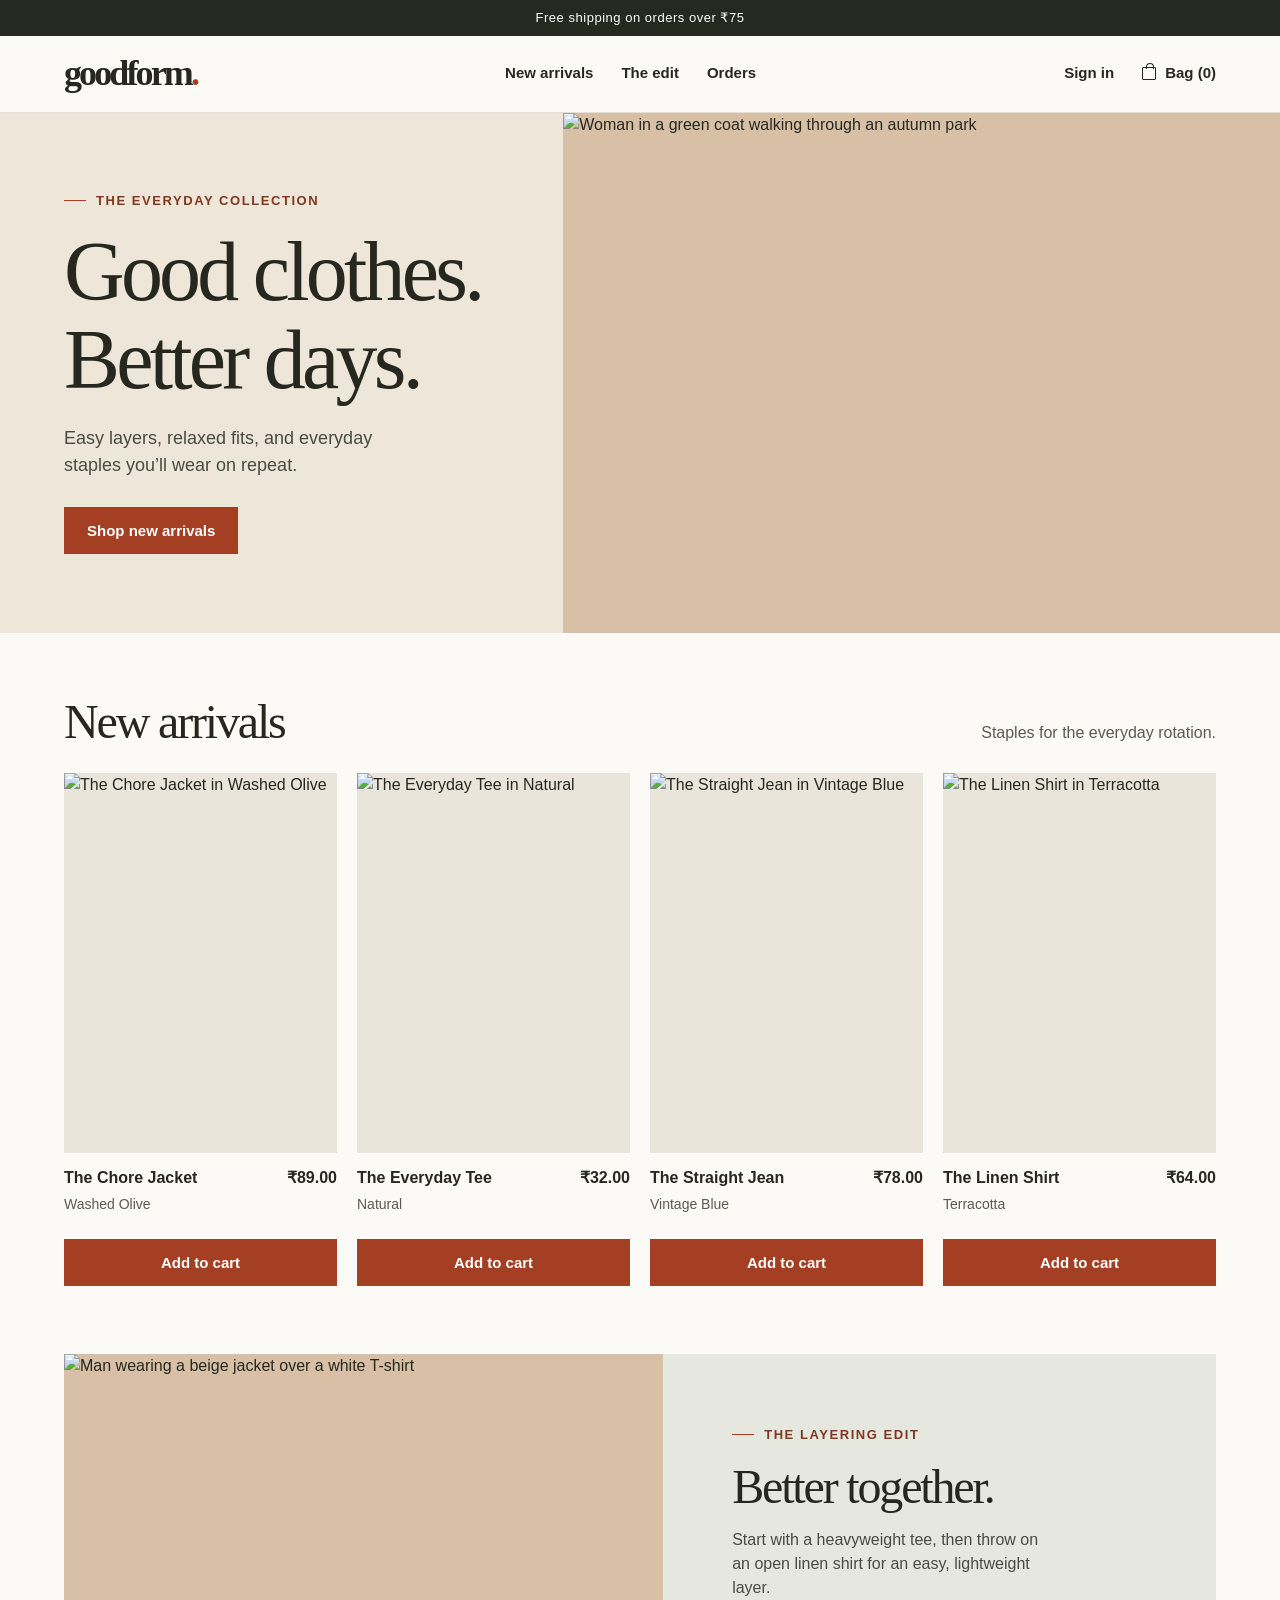
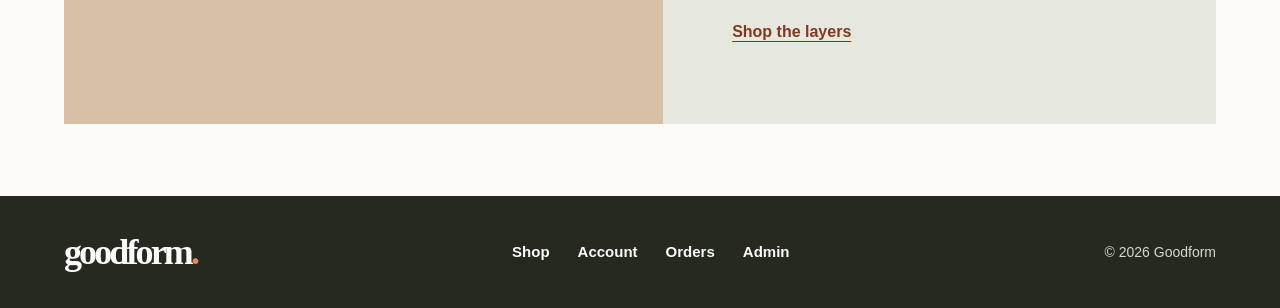
==== commit 1bf27c99: "Reveal product options when Add to cart is clicked" ====
--- a/index.html
+++ b/index.html
@@ -114,7 +114,7 @@
         </div>
         <p class="product-color"></p>
         <form class="product-options">
-          <div class="product-choices">
+          <div class="product-choices" hidden>
             <label>
               Size
               <select class="product-size">
@@ -135,7 +135,7 @@
             </div>
           </div>
           <p class="product-message muted" role="status" hidden></p>
-          <button class="button product-button" type="submit">Add to cart</button>
+          <button class="button product-button" type="submit" aria-expanded="false">Add to cart</button>
         </form>
       </article>
     </template>
@@ -230,6 +230,7 @@
 
       function setUpProductForm(card, product) {
         const form = card.querySelector(".product-options");
+        const choices = card.querySelector(".product-choices");
         const size = card.querySelector(".product-size");
         const quantityOutput = card.querySelector(".product-quantity");
         const minusButton = card.querySelector(".quantity-minus");
@@ -239,6 +240,7 @@
         let quantity = 1;
 
         if (pendingProduct && pendingProduct.id === product.id) {
+          choices.hidden = false;
           size.value = pendingProduct.size;
           quantity = pendingProduct.quantity;
         }
@@ -253,6 +255,7 @@
           plusButton.disabled = quantity >= available;
           size.disabled = available < 1;
           addButton.disabled = available < 1;
+          addButton.setAttribute("aria-expanded", !choices.hidden);
 
           if (product.stock === 0) {
             addButton.textContent = "Out of stock";
@@ -276,6 +279,12 @@
         });
         form.addEventListener("submit", function (event) {
           event.preventDefault();
+          if (choices.hidden) {
+            choices.hidden = false;
+            addButton.setAttribute("aria-expanded", "true");
+            size.focus();
+            return;
+          }
           if (!customerIsSignedIn()) {
             pendingProduct = { id: product.id, size: size.value, quantity: quantity };
             openShopAccount();
@@ -288,7 +297,9 @@
             return;
           }
           if (addToBag(product.id, size.value, quantity)) {
+            choices.hidden = true;
             message.hidden = true;
+            size.value = "";
             quantity = 1;
             showQuantity();
           } else {
